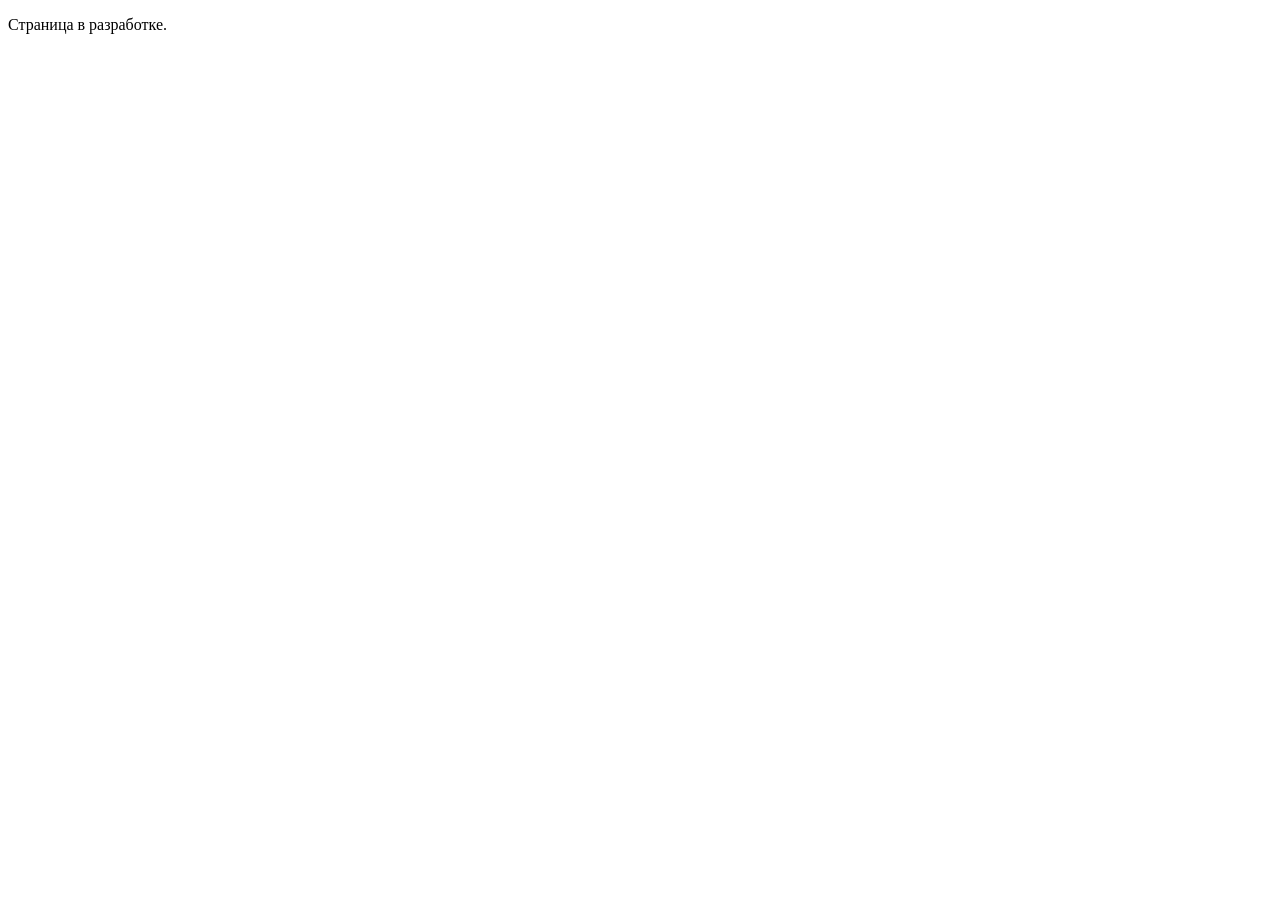
==== menus.html @ f32071ac "index.html + script.js v0.1" ====
<!DOCTYPE html>
<html lang="ru">
<head>
<meta charset="UTF-8">
<meta name="viewport" content="width=device-width, initial-scale=1.0">
<title>Меню — Восток 24</title>
<link rel="stylesheet" href="menus.css">
</head>
<body>

<p>Страница в разработке.</p>

<script src="menus.js"></script>
</body>
</html>
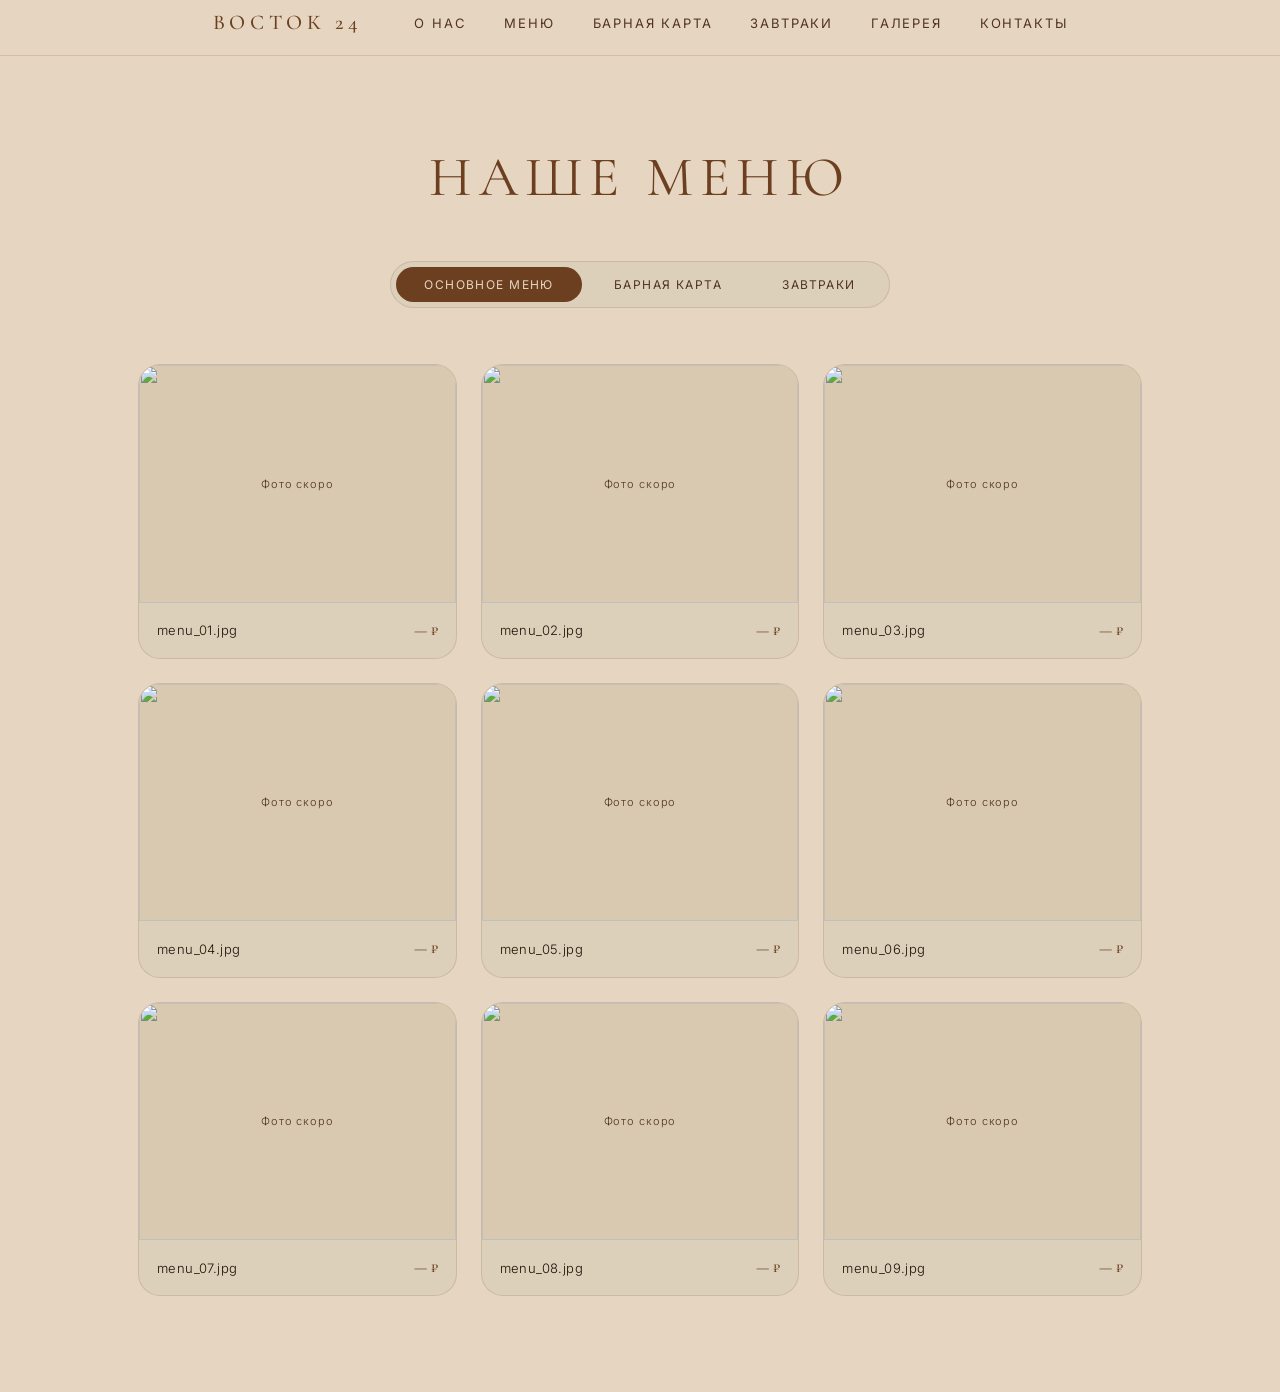
==== commit 0ef76090: "1 version" ====
--- a/menus.html
+++ b/menus.html
@@ -1,15 +1,88 @@
 <!DOCTYPE html>
 <html lang="ru">
 <head>
-<meta charset="UTF-8">
-<meta name="viewport" content="width=device-width, initial-scale=1.0">
-<title>Меню — Восток 24</title>
-<link rel="stylesheet" href="menus.css">
+  <meta charset="UTF-8" />
+  <meta name="viewport" content="width=device-width, initial-scale=1.0" />
+  <title>Меню — Восток 24</title>
+  <link rel="preconnect" href="https://fonts.googleapis.com" />
+  <link rel="preconnect" href="https://fonts.gstatic.com" crossorigin />
+  <link href="https://fonts.googleapis.com/css2?family=Cormorant+Garamond:ital,wght@0,300;0,400;0,500;1,300&family=Inter:wght@300;400;500&display=swap" rel="stylesheet" />
+  <link rel="stylesheet" href="style.css" />
+  <link rel="stylesheet" href="menus.css" />
 </head>
-<body>
+<body class="menus-page">
 
-<p>Страница в разработке.</p>
+  <!-- NAVBAR -->
+  <nav class="navbar navbar--always" id="navbar">
+    <a href="index.html" class="navbar__logo">ВОСТОК 24</a>
+    <ul class="navbar__links">
+      <li><a href="index.html#about">О нас</a></li>
+      <li><a href="index.html#menu">Меню</a></li>
+      <li><a href="index.html#bar">Барная карта</a></li>
+      <li><a href="index.html#breakfast">Завтраки</a></li>
+      <li><a href="index.html#gallery">Галерея</a></li>
+      <li><a href="index.html#contacts">Контакты</a></li>
+    </ul>
+  </nav>
 
-<script src="menus.js"></script>
+  <div class="menus-wrap">
+    <header class="menus-header">
+      <h1 class="menus-header__title">Наше меню</h1>
+      <div class="menus-tabs" id="menusTabs">
+        <button class="menus-tab" data-tab="main">Основное меню</button>
+        <button class="menus-tab" data-tab="bar">Барная карта</button>
+        <button class="menus-tab" data-tab="breakfast">Завтраки</button>
+      </div>
+    </header>
+
+    <!-- MAIN MENU -->
+    <section class="menus-section" id="tab-main">
+      <div class="menus-grid">
+        <!-- Заполни когда будут реальные блюда -->
+        <div class="menu-item"><div class="menu-item__img"><img src="data/menu_01.jpg" alt="" onerror="this.parentElement.classList.add('no-img')" /></div><div class="menu-item__info"><span class="menu-item__name">menu_01.jpg</span><span class="menu-item__price">— ₽</span></div></div>
+        <div class="menu-item"><div class="menu-item__img"><img src="data/menu_02.jpg" alt="" onerror="this.parentElement.classList.add('no-img')" /></div><div class="menu-item__info"><span class="menu-item__name">menu_02.jpg</span><span class="menu-item__price">— ₽</span></div></div>
+        <div class="menu-item"><div class="menu-item__img"><img src="data/menu_03.jpg" alt="" onerror="this.parentElement.classList.add('no-img')" /></div><div class="menu-item__info"><span class="menu-item__name">menu_03.jpg</span><span class="menu-item__price">— ₽</span></div></div>
+        <div class="menu-item"><div class="menu-item__img"><img src="data/menu_04.jpg" alt="" onerror="this.parentElement.classList.add('no-img')" /></div><div class="menu-item__info"><span class="menu-item__name">menu_04.jpg</span><span class="menu-item__price">— ₽</span></div></div>
+        <div class="menu-item"><div class="menu-item__img"><img src="data/menu_05.jpg" alt="" onerror="this.parentElement.classList.add('no-img')" /></div><div class="menu-item__info"><span class="menu-item__name">menu_05.jpg</span><span class="menu-item__price">— ₽</span></div></div>
+        <div class="menu-item"><div class="menu-item__img"><img src="data/menu_06.jpg" alt="" onerror="this.parentElement.classList.add('no-img')" /></div><div class="menu-item__info"><span class="menu-item__name">menu_06.jpg</span><span class="menu-item__price">— ₽</span></div></div>
+        <div class="menu-item"><div class="menu-item__img"><img src="data/menu_07.jpg" alt="" onerror="this.parentElement.classList.add('no-img')" /></div><div class="menu-item__info"><span class="menu-item__name">menu_07.jpg</span><span class="menu-item__price">— ₽</span></div></div>
+        <div class="menu-item"><div class="menu-item__img"><img src="data/menu_08.jpg" alt="" onerror="this.parentElement.classList.add('no-img')" /></div><div class="menu-item__info"><span class="menu-item__name">menu_08.jpg</span><span class="menu-item__price">— ₽</span></div></div>
+        <div class="menu-item"><div class="menu-item__img"><img src="data/menu_09.jpg" alt="" onerror="this.parentElement.classList.add('no-img')" /></div><div class="menu-item__info"><span class="menu-item__name">menu_09.jpg</span><span class="menu-item__price">— ₽</span></div></div>
+      </div>
+    </section>
+
+    <!-- BAR -->
+    <section class="menus-section" id="tab-bar">
+      <div class="menus-grid">
+        <div class="menu-item"><div class="menu-item__img"><img src="data/bar_01.jpg" alt="" onerror="this.parentElement.classList.add('no-img')" /></div><div class="menu-item__info"><span class="menu-item__name">bar_01.jpg</span><span class="menu-item__price">— ₽</span></div></div>
+        <div class="menu-item"><div class="menu-item__img"><img src="data/bar_02.jpg" alt="" onerror="this.parentElement.classList.add('no-img')" /></div><div class="menu-item__info"><span class="menu-item__name">bar_02.jpg</span><span class="menu-item__price">— ₽</span></div></div>
+        <div class="menu-item"><div class="menu-item__img"><img src="data/bar_03.jpg" alt="" onerror="this.parentElement.classList.add('no-img')" /></div><div class="menu-item__info"><span class="menu-item__name">bar_03.jpg</span><span class="menu-item__price">— ₽</span></div></div>
+        <div class="menu-item"><div class="menu-item__img"><img src="data/bar_04.jpg" alt="" onerror="this.parentElement.classList.add('no-img')" /></div><div class="menu-item__info"><span class="menu-item__name">bar_04.jpg</span><span class="menu-item__price">— ₽</span></div></div>
+        <div class="menu-item"><div class="menu-item__img"><img src="data/bar_05.jpg" alt="" onerror="this.parentElement.classList.add('no-img')" /></div><div class="menu-item__info"><span class="menu-item__name">bar_05.jpg</span><span class="menu-item__price">— ₽</span></div></div>
+        <div class="menu-item"><div class="menu-item__img"><img src="data/bar_06.jpg" alt="" onerror="this.parentElement.classList.add('no-img')" /></div><div class="menu-item__info"><span class="menu-item__name">bar_06.jpg</span><span class="menu-item__price">— ₽</span></div></div>
+      </div>
+    </section>
+
+    <!-- BREAKFAST -->
+    <section class="menus-section" id="tab-breakfast">
+      <div class="menus-grid">
+        <div class="menu-item"><div class="menu-item__img"><img src="data/break_01.jpg" alt="" onerror="this.parentElement.classList.add('no-img')" /></div><div class="menu-item__info"><span class="menu-item__name">break_01.jpg</span><span class="menu-item__price">— ₽</span></div></div>
+        <div class="menu-item"><div class="menu-item__img"><img src="data/break_02.jpg" alt="" onerror="this.parentElement.classList.add('no-img')" /></div><div class="menu-item__info"><span class="menu-item__name">break_02.jpg</span><span class="menu-item__price">— ₽</span></div></div>
+        <div class="menu-item"><div class="menu-item__img"><img src="data/break_03.jpg" alt="" onerror="this.parentElement.classList.add('no-img')" /></div><div class="menu-item__info"><span class="menu-item__name">break_03.jpg</span><span class="menu-item__price">— ₽</span></div></div>
+        <div class="menu-item"><div class="menu-item__img"><img src="data/break_04.jpg" alt="" onerror="this.parentElement.classList.add('no-img')" /></div><div class="menu-item__info"><span class="menu-item__name">break_04.jpg</span><span class="menu-item__price">— ₽</span></div></div>
+        <div class="menu-item"><div class="menu-item__img"><img src="data/break_05.jpg" alt="" onerror="this.parentElement.classList.add('no-img')" /></div><div class="menu-item__info"><span class="menu-item__name">break_05.jpg</span><span class="menu-item__price">— ₽</span></div></div>
+        <div class="menu-item"><div class="menu-item__img"><img src="data/break_06.jpg" alt="" onerror="this.parentElement.classList.add('no-img')" /></div><div class="menu-item__info"><span class="menu-item__name">break_06.jpg</span><span class="menu-item__price">— ₽</span></div></div>
+      </div>
+    </section>
+  </div>
+
+  <!-- LIGHTBOX -->
+  <div class="lightbox" id="lightbox">
+    <button class="lightbox__close" id="lightboxClose" aria-label="Закрыть">✕</button>
+    <div class="lightbox__backdrop" id="lightboxBackdrop"></div>
+    <img class="lightbox__img" id="lightboxImg" src="" alt="Фото" />
+  </div>
+
+  <script src="menus.js"></script>
 </body>
 </html>
--- a/style.css
+++ b/style.css
@@ -0,0 +1,766 @@
+/* ============================================================
+   ВОСТОК 24 — style.css
+   ============================================================ */
+
+/* ---------- TOKENS ---------- */
+:root {
+  --bg:           #E6D5C0;
+  --bg-alt:       #D9C9B0;
+  --bg-dark:      #C8B49A;
+  --surface:      #DDD0BA;
+  --surface-dark: #CFC0A6;
+  --accent:       #6B3F20;
+  --accent-warm:  #8C5530;
+  --accent-light: #A86D45;
+  --text:         #1E1208;
+  --text-soft:    #503420;
+  --text-mid:     #7A5030;
+  --border:       rgba(107,63,32,0.16);
+  --border-dark:  rgba(107,63,32,0.28);
+  --footer-bg:    #241508;
+  --footer-bg2:   #180E04;
+  --footer-text:  #C8B49A;
+  --footer-soft:  #7A6050;
+  --nav-h:        66px;
+  --radius:       14px;
+  --radius-lg:    22px;
+  --transition:   0.35s cubic-bezier(.4,0,.2,1);
+  --max-w:        1320px;
+  --side-pad:     72px;
+}
+
+/* ---------- RESET & BASE ---------- */
+*, *::before, *::after { box-sizing: border-box; margin: 0; padding: 0; }
+html { scroll-behavior: smooth; }
+body {
+  font-family: 'Inter', sans-serif;
+  font-weight: 300;
+  font-size: 17px;
+  line-height: 1.7;
+  color: var(--text);
+  background: var(--bg);
+  overflow-x: hidden;
+}
+a { color: inherit; text-decoration: none; }
+img { display: block; width: 100%; height: 100%; object-fit: cover; }
+
+/* ---------- NAVBAR ---------- */
+.navbar {
+  position: fixed;
+  top: 0; left: 0; right: 0;
+  height: var(--nav-h);
+  display: flex;
+  align-items: center;
+  justify-content: center;
+  gap: 52px;
+  padding: 0 var(--side-pad);
+  background: rgba(230,213,192,0.9);
+  -webkit-backdrop-filter: blur(18px);
+  backdrop-filter: blur(18px);
+  border-bottom: 1px solid var(--border);
+  z-index: 100;
+  opacity: 0;
+  transform: translateY(-10px);
+  pointer-events: none;
+  transition: opacity 0.5s ease, transform 0.5s ease;
+}
+.navbar.visible { opacity: 1; transform: translateY(0); pointer-events: all; }
+
+.navbar__logo {
+  font-family: 'Cormorant Garamond', serif;
+  font-size: 21px;
+  font-weight: 500;
+  letter-spacing: 0.22em;
+  color: var(--accent);
+  cursor: pointer;
+  flex-shrink: 0;
+  transition: color var(--transition);
+}
+.navbar__logo:hover { color: var(--accent-warm); }
+
+.navbar__links { list-style: none; display: flex; gap: 38px; }
+.navbar__links a {
+  font-size: 13px;
+  font-weight: 400;
+  letter-spacing: 0.14em;
+  text-transform: uppercase;
+  color: var(--text-soft);
+  position: relative;
+  padding-bottom: 3px;
+  transition: color var(--transition);
+}
+.navbar__links a::after {
+  content: '';
+  position: absolute;
+  bottom: 0; left: 0;
+  width: 0; height: 1px;
+  background: var(--accent);
+  transition: width var(--transition);
+}
+.navbar__links a:hover,
+.navbar__links a.active { color: var(--accent); }
+.navbar__links a:hover::after,
+.navbar__links a.active::after { width: 100%; }
+
+/* ---------- HERO ---------- */
+.hero {
+  position: relative;
+  width: 100%;
+  height: 100vh;
+  display: flex;
+  overflow: hidden;
+}
+
+.hero__image-wrap {
+  width: 52%;
+  height: 100%;
+  overflow: hidden;
+  clip-path: inset(0 100% 0 0);
+  animation: heroSlide 1.1s cubic-bezier(.65,0,.35,1) 0.2s forwards;
+}
+@keyframes heroSlide { to { clip-path: inset(0 0% 0 0); } }
+
+.hero__image-wrap img {
+  width: 100%; height: 110%;
+  object-fit: cover;
+  transform: scale(1.05) translateY(0);
+  animation: heroZoomOut 1.6s cubic-bezier(.65,0,.35,1) 0.2s forwards;
+  will-change: transform;
+}
+@keyframes heroZoomOut { to { transform: scale(1) translateY(0); } }
+
+.hero__content {
+  width: 48%;
+  display: flex;
+  flex-direction: column;
+  align-items: center;
+  justify-content: center;
+  padding: 0 72px;
+  opacity: 0;
+  animation: heroFade 0.9s ease 0.9s forwards;
+  position: relative;
+  z-index: 2;
+}
+@keyframes heroFade { to { opacity: 1; } }
+
+.hero__subtitle {
+  font-family: 'Cormorant Garamond', serif;
+  font-size: 30px;
+  font-weight: 700;
+  letter-spacing: 0.27em;
+  text-transform: uppercase;
+  color: var(--text-mid);
+  margin-bottom: 75px;
+}
+
+.hero__title {
+  font-family: 'Cormorant Garamond', serif;
+  font-weight: 300;
+  letter-spacing: 0.05em;
+  color: var(--accent);
+  text-align: center;
+  display: flex;
+  flex-direction: column;
+  align-items: center;
+  line-height: 0.88;
+}
+.hero__vostok {
+  font-size: clamp(64px, 8.5vw, 112px);
+}
+.hero__num {
+  font-size: clamp(80px, 10.5vw, 138px);
+}
+
+/* нижний градиент-переход героя в фон страницы */
+.hero__fade-bottom {
+  position: absolute;
+  bottom: 0; left: 0; right: 0;
+  height: 220px;
+  background: linear-gradient(to bottom, transparent 0%, var(--bg) 100%);
+  pointer-events: none;
+  z-index: 3;
+}
+
+/* затемнение при скролле */
+.hero::after {
+  content: '';
+  position: absolute;
+  inset: 0;
+  background: rgba(20,10,4,0);
+  pointer-events: none;
+  z-index: 1;
+  transition: background 0.1s linear;
+}
+.hero.scrolled-10::after  { background: rgba(20,10,4,0.08); }
+.hero.scrolled-25::after  { background: rgba(20,10,4,0.2); }
+.hero.scrolled-50::after  { background: rgba(20,10,4,0.38); }
+.hero.scrolled-75::after  { background: rgba(20,10,4,0.55); }
+
+.hero__arrow {
+  position: absolute;
+  bottom: 52px; left: 50%;
+  transform: translateX(-50%);
+  background: none;
+  border: 1px solid rgba(107,63,32,0.35);
+  border-radius: 50%;
+  width: 52px; height: 52px;
+  display: flex; align-items: center; justify-content: center;
+  color: var(--accent);
+  cursor: pointer;
+  opacity: 0;
+  z-index: 4;
+  animation: heroFade 0.6s ease 1.4s forwards;
+  transition: background var(--transition), border-color var(--transition), transform var(--transition);
+}
+.hero__arrow:hover {
+  background: rgba(107,63,32,0.1);
+  border-color: var(--accent);
+  transform: translateX(-50%) translateY(5px);
+}
+.hero__arrow svg { animation: arrowBounce 2.2s ease-in-out 2s infinite; }
+@keyframes arrowBounce {
+  0%, 100% { transform: translateY(0); }
+  50%       { transform: translateY(6px); }
+}
+
+/* ---------- SECTION DIVIDER ---------- */
+.section-divider {
+  width: calc(100% - var(--side-pad) * 2);
+  margin: 0 auto;
+  height: 1px;
+  background: linear-gradient(to right, transparent, var(--border-dark), transparent);
+}
+
+/* ---------- SECTIONS ---------- */
+.section { padding: 88px var(--side-pad); }
+.food-section--alt { background: var(--bg-alt); }
+
+.section__title {
+  font-family: 'Cormorant Garamond', serif;
+  font-size: clamp(38px, 3.8vw, 56px);
+  font-weight: 400;
+  letter-spacing: 0.13em;
+  text-transform: uppercase;
+  color: var(--accent);
+  text-align: center;
+  margin-bottom: 14px;
+  opacity: 0;
+  transform: translateY(18px);
+  transition: opacity 0.6s ease, transform 0.6s ease;
+}
+.section__title.visible { opacity: 1; transform: translateY(0); }
+
+.section__sub {
+  font-size: 16px;
+  color: var(--text-soft);
+  text-align: center;
+  margin-bottom: 60px;
+  letter-spacing: 0.03em;
+}
+
+/* ---------- ABOUT ---------- */
+.about__inner { max-width: var(--max-w); margin: 0 auto; }
+
+.about__layout {
+  display: grid;
+  grid-template-columns: 1fr 1.1fr;
+  gap: 64px;
+  align-items: start;
+  margin-bottom: 72px;
+}
+
+.about__info { display: flex; flex-direction: column; }
+
+.about__item {
+  display: flex;
+  flex-direction: column;
+  gap: 6px;
+  padding: 24px 0;
+  border-bottom: 1px solid var(--border);
+  opacity: 0;
+  transform: translateX(-32px);
+  transition: opacity 0.55s ease var(--delay, 0s), transform 0.55s ease var(--delay, 0s);
+}
+.about__item.visible { opacity: 1; transform: translateX(0); }
+
+.about__label {
+  font-size: 11px;
+  font-weight: 500;
+  letter-spacing: 0.2em;
+  text-transform: uppercase;
+  color: var(--accent-light);
+}
+.about__item p { font-size: 18px; color: var(--text); line-height: 1.55; }
+
+/* SLIDER */
+.about__slider {
+  position: relative;
+  border-radius: var(--radius-lg);
+  overflow: hidden;
+  aspect-ratio: 4/3;
+  background: var(--surface-dark);
+  box-shadow: 0 20px 60px rgba(30,18,8,0.18);
+}
+
+.slider__track { position: relative; width: 100%; height: 100%; }
+
+.slider__slide {
+  position: absolute;
+  inset: 0;
+  opacity: 0;
+  transition: opacity 0.75s ease;
+}
+.slider__slide.active { opacity: 1; }
+.slider__slide img { width: 100%; height: 100%; object-fit: cover; }
+
+/* placeholder when no image */
+.slider__slide img[src*="about_"] { background: var(--surface-dark); }
+
+.slider__dots {
+  position: absolute;
+  bottom: 18px; left: 50%;
+  transform: translateX(-50%);
+  display: flex; gap: 8px;
+  z-index: 5;
+}
+.slider__dot {
+  width: 8px; height: 8px;
+  border-radius: 50%;
+  border: none;
+  background: rgba(230,213,192,0.45);
+  cursor: pointer;
+  transition: background 0.3s ease, transform 0.3s ease;
+  padding: 0;
+}
+.slider__dot.active {
+  background: var(--bg);
+  transform: scale(1.3);
+}
+
+.slider__arrow {
+  position: absolute;
+  top: 50%; transform: translateY(-50%);
+  z-index: 5;
+  background: rgba(36,21,8,0.38);
+  border: 1px solid rgba(230,213,192,0.2);
+  border-radius: 50%;
+  width: 40px; height: 40px;
+  display: flex; align-items: center; justify-content: center;
+  color: var(--footer-text);
+  cursor: pointer;
+  transition: background var(--transition);
+}
+.slider__arrow:hover { background: rgba(36,21,8,0.6); }
+.slider__arrow--prev { left: 14px; }
+.slider__arrow--next { right: 14px; }
+
+/* QUOTE */
+.about__quote {
+  font-family: 'Cormorant Garamond', serif;
+  font-size: clamp(20px, 2.2vw, 28px);
+  font-weight: 300;
+  font-style: italic;
+  color: var(--text-soft);
+  text-align: center;
+  line-height: 1.65;
+  padding: 56px 72px;
+  border-top: 1px solid var(--border);
+  border-bottom: 1px solid var(--border);
+  margin-bottom: 64px;
+  position: relative;
+  transition: color var(--transition);
+}
+.about__quote::before {
+  content: '';
+  position: absolute;
+  left: 0; top: 15%; bottom: 15%;
+  width: 3px;
+  background: linear-gradient(to bottom, transparent, var(--accent), transparent);
+  transform: scaleY(0);
+  transform-origin: top;
+  transition: transform 0.45s ease;
+}
+.about__quote:hover { color: var(--text); }
+.about__quote:hover::before { transform: scaleY(1); }
+
+/* HALL CARDS */
+.halls {
+  display: grid;
+  grid-template-columns: repeat(3, 1fr);
+  gap: 24px;
+}
+
+.hall-card {
+  background: var(--surface);
+  border: 1px solid var(--border);
+  border-radius: var(--radius-lg);
+  padding: 36px 32px;
+  display: flex;
+  flex-direction: column;
+  gap: 14px;
+  transition: transform var(--transition), box-shadow var(--transition), border-color var(--transition);
+}
+.hall-card:hover {
+  transform: translateY(-5px);
+  box-shadow: 0 16px 44px rgba(30,18,8,0.12);
+  border-color: var(--border-dark);
+}
+.hall-card__icon { font-size: 28px; line-height: 1; }
+.hall-card__title {
+  font-family: 'Cormorant Garamond', serif;
+  font-size: 22px;
+  font-weight: 500;
+  letter-spacing: 0.06em;
+  color: var(--accent);
+}
+.hall-card p { font-size: 16px; color: var(--text-soft); line-height: 1.65; }
+
+/* ---------- FOOD GRID ---------- */
+.food-section__inner { max-width: var(--max-w); margin: 0 auto; }
+
+.food-grid { display: flex; flex-direction: column; gap: 28px; }
+
+.food-row {
+  display: grid;
+  grid-template-columns: repeat(3, 1fr);
+  gap: 26px;
+}
+.food-row--hidden { display: none; }
+.food-row--entering {
+  display: grid;
+  animation: rowIn 0.42s ease forwards;
+}
+@keyframes rowIn {
+  from { opacity: 0; transform: translateY(16px); }
+  to   { opacity: 1; transform: translateY(0); }
+}
+
+/* card reveal */
+.card-reveal {
+  opacity: 0;
+  transform: translateY(22px);
+  transition: opacity 0.5s ease var(--card-delay, 0s), transform 0.5s ease var(--card-delay, 0s);
+}
+.card-reveal.visible { opacity: 1; transform: translateY(0); }
+
+.food-card {
+  cursor: pointer;
+  border-radius: var(--radius);
+  overflow: hidden;
+  background: var(--surface);
+  border: 1px solid var(--border);
+  transition: transform var(--transition), box-shadow var(--transition);
+}
+.food-card:hover {
+  transform: translateY(-6px);
+  box-shadow: 0 18px 44px rgba(30,18,8,0.15);
+}
+
+.food-card__img-wrap {
+  width: 100%;
+  aspect-ratio: 3/2;
+  overflow: hidden;
+  background: var(--bg-alt);
+  position: relative;
+}
+.food-card__img-wrap img {
+  width: 100%; height: 100%;
+  object-fit: cover;
+  transition: transform 0.55s ease;
+}
+.food-card:hover .food-card__img-wrap img { transform: scale(1.07); }
+.food-card__img-wrap.no-img::after {
+  content: 'Фото скоро';
+  position: absolute; inset: 0;
+  display: flex; align-items: center; justify-content: center;
+  font-size: 12px; color: var(--text-mid); letter-spacing: 0.08em;
+}
+.food-card__name {
+  font-size: 13px;
+  color: var(--text-soft);
+  text-align: center;
+  padding: 14px 16px;
+  letter-spacing: 0.05em;
+}
+
+/* ---------- TOGGLE BUTTONS ---------- */
+.toggle-btns {
+  display: flex;
+  justify-content: center;
+  gap: 12px;
+  margin-top: 40px;
+}
+.toggle-btn {
+  font-family: 'Inter', sans-serif;
+  font-size: 12px; font-weight: 400;
+  letter-spacing: 0.16em;
+  text-transform: uppercase;
+  color: var(--accent);
+  background: none;
+  border: 1px solid var(--border-dark);
+  border-radius: 30px;
+  padding: 10px 30px;
+  cursor: pointer;
+  transition: background var(--transition), color var(--transition), border-color var(--transition);
+}
+.toggle-btn:hover { background: var(--accent); color: var(--bg); border-color: var(--accent); }
+.toggle-btn--hide { display: none; }
+
+/* ---------- MENU LINKS SECTION ---------- */
+.menu-links-section {
+  background: linear-gradient(135deg, var(--accent) 0%, #4A2510 100%);
+  padding: 76px var(--side-pad);
+}
+.menu-links__inner { max-width: 800px; margin: 0 auto; text-align: center; }
+.menu-links__lead {
+  font-family: 'Cormorant Garamond', serif;
+  font-size: clamp(20px, 2.4vw, 28px);
+  font-weight: 300; font-style: italic;
+  color: rgba(230,213,192,0.9);
+  margin-bottom: 40px; letter-spacing: 0.04em;
+}
+.menu-links__btns { display: flex; justify-content: center; gap: 16px; flex-wrap: wrap; }
+.menu-link-btn {
+  font-family: 'Inter', sans-serif;
+  font-size: 13px; font-weight: 400;
+  letter-spacing: 0.16em; text-transform: uppercase;
+  color: var(--accent);
+  background: var(--bg);
+  border-radius: 34px;
+  padding: 14px 38px;
+  transition: background var(--transition), transform var(--transition);
+}
+.menu-link-btn:hover { background: var(--bg-alt); transform: translateY(-2px); }
+
+/* ---------- GALLERY ---------- */
+.gallery-section__inner { max-width: var(--max-w); margin: 0 auto; }
+.gallery-grid { display: flex; flex-direction: column; gap: 18px; }
+.gallery-row {
+  display: grid;
+  grid-template-columns: 2fr 1fr 1fr 2fr;
+  grid-template-rows: 320px;
+  gap: 18px;
+}
+.gallery-row--hidden { display: none; }
+.gallery-row--entering { animation: rowIn 0.42s ease forwards; }
+
+.gallery-item {
+  position: relative;
+  border-radius: var(--radius);
+  overflow: hidden;
+  cursor: pointer;
+  background: var(--surface-dark);
+}
+.gallery-item img { width: 100%; height: 100%; object-fit: cover; transition: transform 0.55s ease; }
+.gallery-item:hover img { transform: scale(1.06); }
+.gallery-item__label {
+  position: absolute; bottom: 0; left: 0; right: 0;
+  background: rgba(20,10,4,0.52);
+  color: rgba(230,213,192,0.9);
+  font-size: 11px; letter-spacing: 0.08em;
+  text-align: center; padding: 8px;
+  opacity: 0; transition: opacity 0.3s ease;
+}
+.gallery-item:hover .gallery-item__label { opacity: 1; }
+
+/* ---------- FOOTER / CONTACTS ---------- */
+.site-footer { background: var(--footer-bg); }
+
+.footer__contacts { padding: 92px var(--side-pad) 76px; }
+.footer__contacts-inner { max-width: var(--max-w); margin: 0 auto; }
+
+.footer__title {
+  font-family: 'Cormorant Garamond', serif;
+  font-size: clamp(36px, 3.6vw, 54px);
+  font-weight: 400; letter-spacing: 0.13em; text-transform: uppercase;
+  color: var(--footer-text);
+  margin-bottom: 60px; text-align: center;
+}
+
+.footer__grid {
+  display: grid;
+  grid-template-columns: 1fr 1fr 1.5fr;
+  gap: 52px;
+  align-items: start;
+}
+.footer__col { display: flex; flex-direction: column; gap: 36px; }
+
+.footer__info-block { display: flex; flex-direction: column; gap: 8px; }
+.footer__info-label {
+  font-size: 11px; font-weight: 500;
+  letter-spacing: 0.2em; text-transform: uppercase;
+  color: var(--footer-soft);
+}
+.footer__info-block p { font-size: 18px; color: var(--footer-text); line-height: 1.55; }
+
+.footer__phone {
+  font-family: 'Cormorant Garamond', serif;
+  font-size: 32px; font-weight: 400;
+  color: var(--footer-text); letter-spacing: 0.04em;
+  transition: color var(--transition);
+}
+.footer__phone:hover { color: #fff; }
+
+.footer__note { font-size: 14px; color: var(--footer-soft); margin-top: 4px; }
+
+.footer__vk-btn {
+  display: inline-flex; align-items: center; gap: 10px;
+  font-size: 14px; font-weight: 400; letter-spacing: 0.08em;
+  color: var(--footer-text);
+  background: rgba(255,255,255,0.06);
+  border: 1px solid rgba(200,180,154,0.15);
+  border-radius: 40px; padding: 12px 26px;
+  transition: background var(--transition), color var(--transition);
+  width: fit-content;
+}
+.footer__vk-btn:hover { background: rgba(255,255,255,0.13); color: #fff; }
+
+.footer__nav {
+  display: flex; flex-direction: column; gap: 12px;
+  border-top: 1px solid rgba(200,180,154,0.1);
+  padding-top: 28px;
+}
+.footer__nav a {
+  font-size: 13px; letter-spacing: 0.12em; text-transform: uppercase;
+  color: var(--footer-soft);
+  transition: color var(--transition);
+}
+.footer__nav a:hover { color: var(--footer-text); }
+
+.footer__map-wrap {
+  border-radius: var(--radius-lg); overflow: hidden;
+  height: 300px;
+  border: 1px solid rgba(200,180,154,0.1);
+}
+.footer__map-wrap iframe {
+  width: 100%; height: 100%;
+  border: none; display: block;
+  filter: sepia(22%) saturate(0.65) brightness(0.8);
+}
+
+.footer__bottom {
+  padding: 22px var(--side-pad);
+  text-align: center;
+  font-size: 13px; color: var(--footer-soft); letter-spacing: 0.05em;
+  border-top: 1px solid rgba(200,180,154,0.1);
+  background: var(--footer-bg2);
+}
+
+/* ---------- КНОПКА НАВЕРХ ---------- */
+.back-to-top {
+  position: fixed; bottom: 36px; right: 36px;
+  width: 50px; height: 50px;
+  border-radius: 50%;
+  background: var(--accent);
+  border: none; color: var(--bg);
+  cursor: pointer;
+  display: flex; align-items: center; justify-content: center;
+  opacity: 0; transform: translateY(14px);
+  pointer-events: none;
+  transition: opacity 0.3s ease, transform 0.3s ease, background var(--transition);
+  z-index: 90;
+  box-shadow: 0 6px 24px rgba(107,63,32,0.35);
+}
+.back-to-top.visible { opacity: 1; transform: translateY(0); pointer-events: all; }
+.back-to-top:hover { background: var(--accent-warm); }
+
+/* ---------- LIGHTBOX ---------- */
+.lightbox {
+  position: fixed; inset: 0; z-index: 500;
+  display: flex; align-items: center; justify-content: center;
+  opacity: 0; pointer-events: none;
+  transition: opacity 0.3s ease;
+}
+.lightbox.open { opacity: 1; pointer-events: all; }
+.lightbox__backdrop {
+  position: absolute; inset: 0;
+  background: rgba(20,10,4,0.88);
+  -webkit-backdrop-filter: blur(8px);
+  backdrop-filter: blur(8px);
+}
+.lightbox__img {
+  position: relative; z-index: 1;
+  max-width: 88vw; max-height: 88vh;
+  object-fit: contain;
+  border-radius: var(--radius-lg);
+  box-shadow: 0 32px 80px rgba(0,0,0,0.5);
+  transform: scale(0.94); transition: transform 0.3s ease;
+}
+.lightbox.open .lightbox__img { transform: scale(1); }
+.lightbox__close {
+  position: absolute; top: 24px; right: 28px; z-index: 2;
+  background: rgba(230,213,192,0.1);
+  border: 1px solid rgba(230,213,192,0.2);
+  color: var(--bg); font-size: 18px;
+  width: 44px; height: 44px;
+  border-radius: 50%; cursor: pointer;
+  display: flex; align-items: center; justify-content: center;
+  transition: background var(--transition);
+}
+.lightbox__close:hover { background: rgba(230,213,192,0.22); }
+
+/* ---------- RESPONSIVE ---------- */
+@media (max-width: 1200px) {
+  :root { --side-pad: 44px; }
+  .about__layout { gap: 44px; }
+  .footer__grid { grid-template-columns: 1fr 1fr; }
+  .footer__map-wrap { grid-column: 1 / -1; height: 260px; }
+}
+@media (max-width: 900px) {
+  :root { --side-pad: 24px; --nav-h: 58px; }
+  .navbar { gap: 24px; }
+  .navbar__links { gap: 18px; }
+  .navbar__links a { font-size: 11px; }
+  .section { padding: 68px var(--side-pad); }
+  .about__layout { grid-template-columns: 1fr; }
+  .about__slider { aspect-ratio: 16/9; }
+  .halls { grid-template-columns: 1fr; gap: 16px; }
+  .food-row { grid-template-columns: 1fr 1fr; gap: 16px; }
+  .gallery-row { grid-template-columns: 1fr 1fr; grid-template-rows: 220px 220px; }
+  .footer__grid { grid-template-columns: 1fr; }
+  .hero__vostok { font-size: 56px; }
+  .hero__num { font-size: 70px; }
+  .hero__content { padding: 0 36px; }
+}
+@media (max-width: 600px) {
+  .hero { flex-direction: column; }
+  .hero__image-wrap { width: 100%; height: 52vh; }
+  .hero__content { width: 100%; height: 48vh; padding: 0 20px; }
+  .hero__vostok { font-size: 48px; }
+  .hero__num { font-size: 60px; }
+  .navbar { justify-content: space-between; }
+  .navbar__links { display: none; }
+  .food-row { grid-template-columns: 1fr; }
+  .gallery-row { grid-template-columns: 1fr; grid-template-rows: auto; }
+  .gallery-item { height: 200px; }
+  .menu-links__btns { flex-direction: column; align-items: center; }
+  .about__quote { padding: 40px 24px; }
+  .footer__phone { font-size: 26px; }
+}
+
+/* ============================================================
+   ЗАДЕРЖКИ АНИМАЦИЙ — вынесено из инлайн-стилей
+   ============================================================ */
+
+/* About: строки информации */
+.about__info .about__item:nth-child(1) { transition-delay: 0.05s; }
+.about__info .about__item:nth-child(2) { transition-delay: 0.15s; }
+.about__info .about__item:nth-child(3) { transition-delay: 0.25s; }
+.about__info .about__item:nth-child(4) { transition-delay: 0.35s; }
+.about__info .about__item:nth-child(5) { transition-delay: 0.45s; }
+
+/* About: карточки залов */
+.halls .hall-card:nth-child(1) { transition-delay: 0s; }
+.halls .hall-card:nth-child(2) { transition-delay: 0.12s; }
+.halls .hall-card:nth-child(3) { transition-delay: 0.24s; }
+
+/* Food cards: внутри каждого ряда */
+.food-row .food-card:nth-child(1) { transition-delay: 0s; }
+.food-row .food-card:nth-child(2) { transition-delay: 0.08s; }
+.food-row .food-card:nth-child(3) { transition-delay: 0.16s; }
+
+/* Gallery: первый ряд */
+.gallery-row .gallery-item:nth-child(1) { transition-delay: 0s; }
+.gallery-row .gallery-item:nth-child(2) { transition-delay: 0.07s; }
+.gallery-row .gallery-item:nth-child(3) { transition-delay: 0.14s; }
+.gallery-row .gallery-item:nth-child(4) { transition-delay: 0.21s; }
--- a/menus.css
+++ b/menus.css
@@ -0,0 +1,168 @@
+/* ============================================================
+   ВОСТОК 24 — menus.css
+   ============================================================ */
+
+.menus-page {
+  padding-top: var(--nav-h);
+}
+
+/* always-visible navbar on menus page */
+.navbar--always {
+  opacity: 1 !important;
+  pointer-events: all !important;
+}
+
+.menus-wrap {
+  max-width: 1100px;
+  margin: 0 auto;
+  padding: 64px 48px 96px;
+}
+
+/* ── Header ── */
+.menus-header {
+  text-align: center;
+  margin-bottom: 56px;
+}
+
+.menus-header__title {
+  font-family: 'Cormorant Garamond', serif;
+  font-size: clamp(36px, 5vw, 56px);
+  font-weight: 400;
+  letter-spacing: 0.12em;
+  text-transform: uppercase;
+  color: var(--accent);
+  margin-bottom: 36px;
+}
+
+/* ── Tabs ── */
+.menus-tabs {
+  display: inline-flex;
+  gap: 4px;
+  background: var(--surface);
+  border-radius: 40px;
+  padding: 5px;
+  border: 1px solid var(--border);
+}
+
+.menus-tab {
+  font-family: 'Inter', sans-serif;
+  font-size: 12px;
+  font-weight: 400;
+  letter-spacing: 0.12em;
+  text-transform: uppercase;
+  color: var(--text-soft);
+  background: none;
+  border: none;
+  border-radius: 32px;
+  padding: 10px 28px;
+  cursor: pointer;
+  transition: background var(--transition), color var(--transition);
+}
+
+.menus-tab.active {
+  background: var(--accent);
+  color: var(--bg);
+}
+
+.menus-tab:not(.active):hover {
+  color: var(--accent);
+}
+
+/* ── Sections ── */
+.menus-section {
+  display: none;
+  animation: tabFadeIn 0.35s ease forwards;
+}
+
+.menus-section.active {
+  display: block;
+}
+
+@keyframes tabFadeIn {
+  from { opacity: 0; transform: translateY(8px); }
+  to   { opacity: 1; transform: translateY(0); }
+}
+
+/* ── Grid ── */
+.menus-grid {
+  display: grid;
+  grid-template-columns: repeat(3, 1fr);
+  gap: 24px;
+}
+
+.menu-item {
+  background: var(--surface);
+  border-radius: var(--radius-lg);
+  overflow: hidden;
+  border: 1px solid var(--border);
+  cursor: pointer;
+  transition: transform var(--transition), box-shadow var(--transition);
+}
+
+.menu-item:hover {
+  transform: translateY(-4px);
+  box-shadow: 0 12px 32px rgba(46,33,24,0.1);
+}
+
+.menu-item__img {
+  aspect-ratio: 4/3;
+  background: var(--bg-alt);
+  overflow: hidden;
+  position: relative;
+}
+
+.menu-item__img img {
+  width: 100%;
+  height: 100%;
+  object-fit: cover;
+  transition: transform 0.5s ease;
+}
+
+.menu-item:hover .menu-item__img img {
+  transform: scale(1.06);
+}
+
+.menu-item__img.no-img::after {
+  content: 'Фото скоро';
+  position: absolute;
+  inset: 0;
+  display: flex;
+  align-items: center;
+  justify-content: center;
+  font-size: 11px;
+  color: var(--text-soft);
+  letter-spacing: 0.08em;
+}
+
+.menu-item__info {
+  display: flex;
+  justify-content: space-between;
+  align-items: center;
+  padding: 14px 18px;
+  gap: 8px;
+}
+
+.menu-item__name {
+  font-size: 13px;
+  color: var(--text);
+  letter-spacing: 0.03em;
+}
+
+.menu-item__price {
+  font-family: 'Cormorant Garamond', serif;
+  font-size: 16px;
+  font-weight: 500;
+  color: var(--accent);
+  white-space: nowrap;
+}
+
+/* ── Responsive ── */
+@media (max-width: 900px) {
+  .menus-wrap { padding: 48px 20px 72px; }
+  .menus-grid { grid-template-columns: repeat(2, 1fr); gap: 16px; }
+}
+
+@media (max-width: 540px) {
+  .menus-grid { grid-template-columns: 1fr; }
+  .menus-tab { padding: 9px 16px; font-size: 11px; }
+}
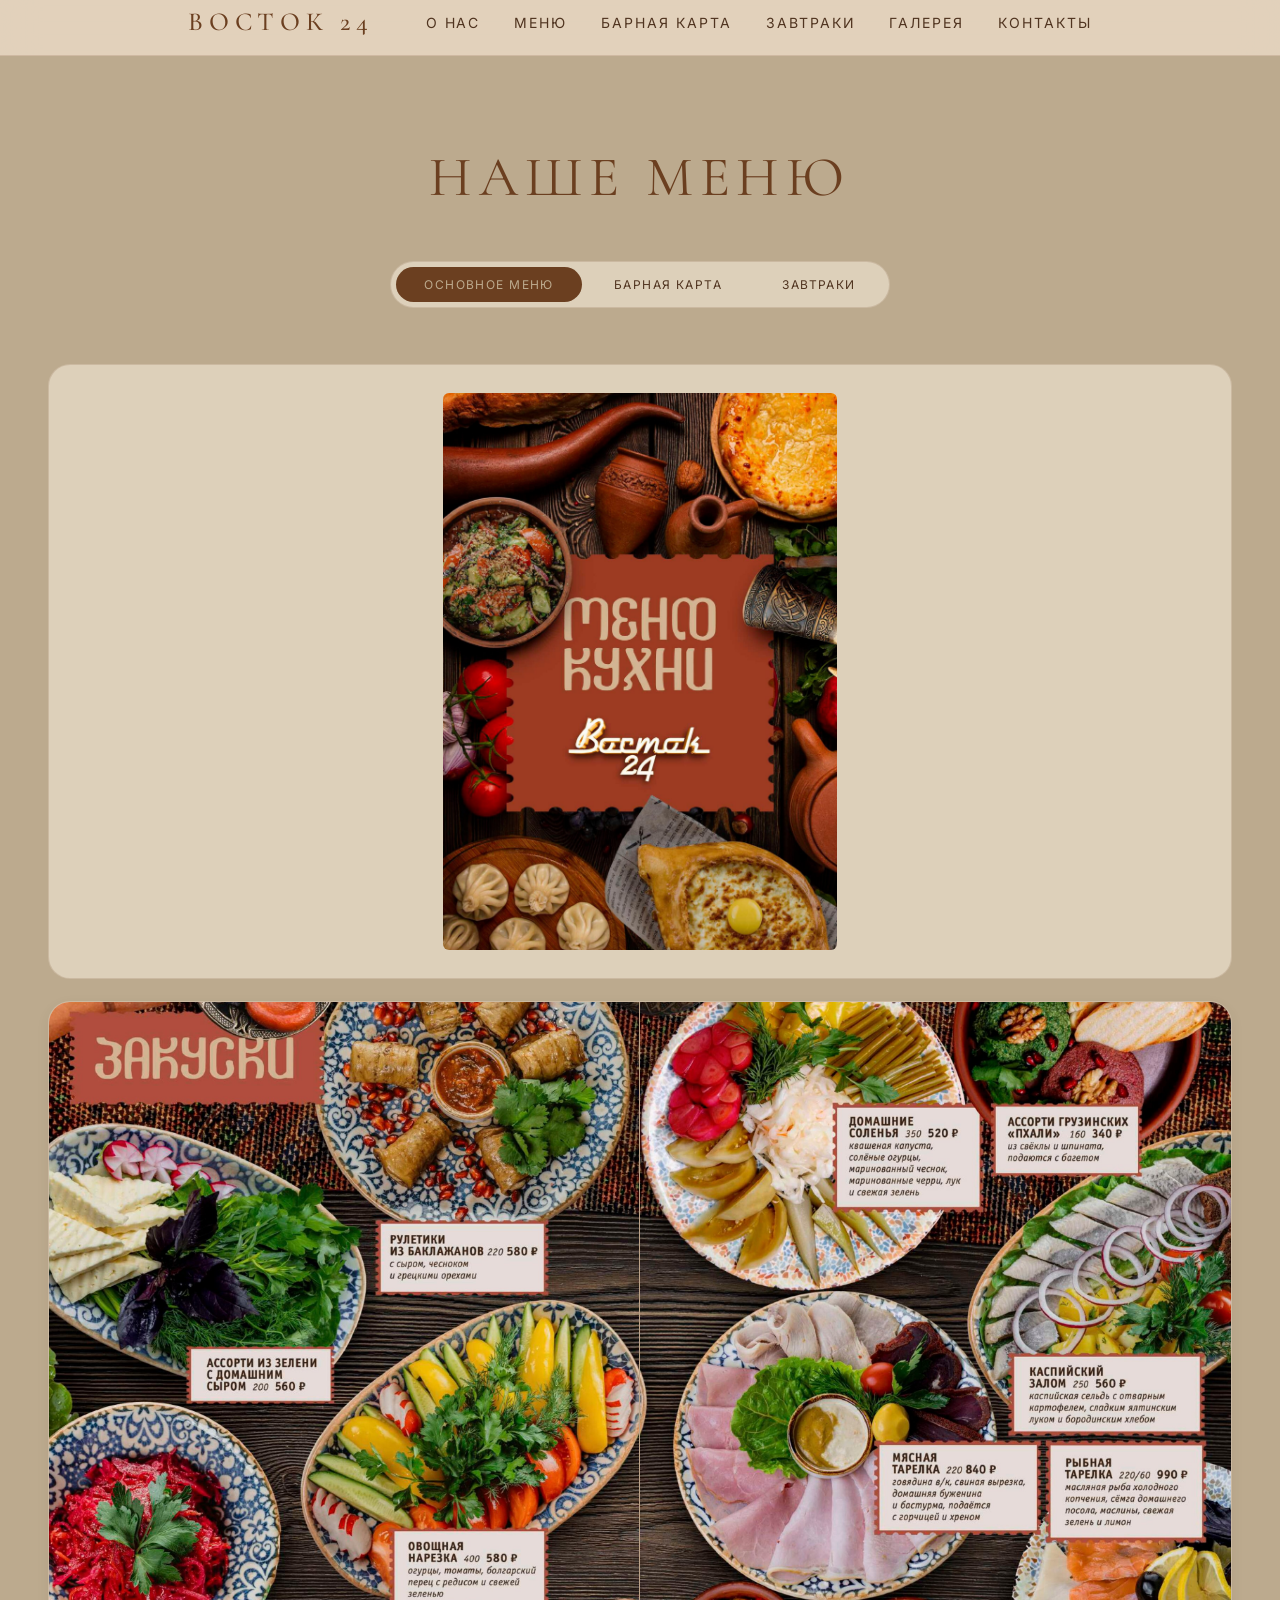
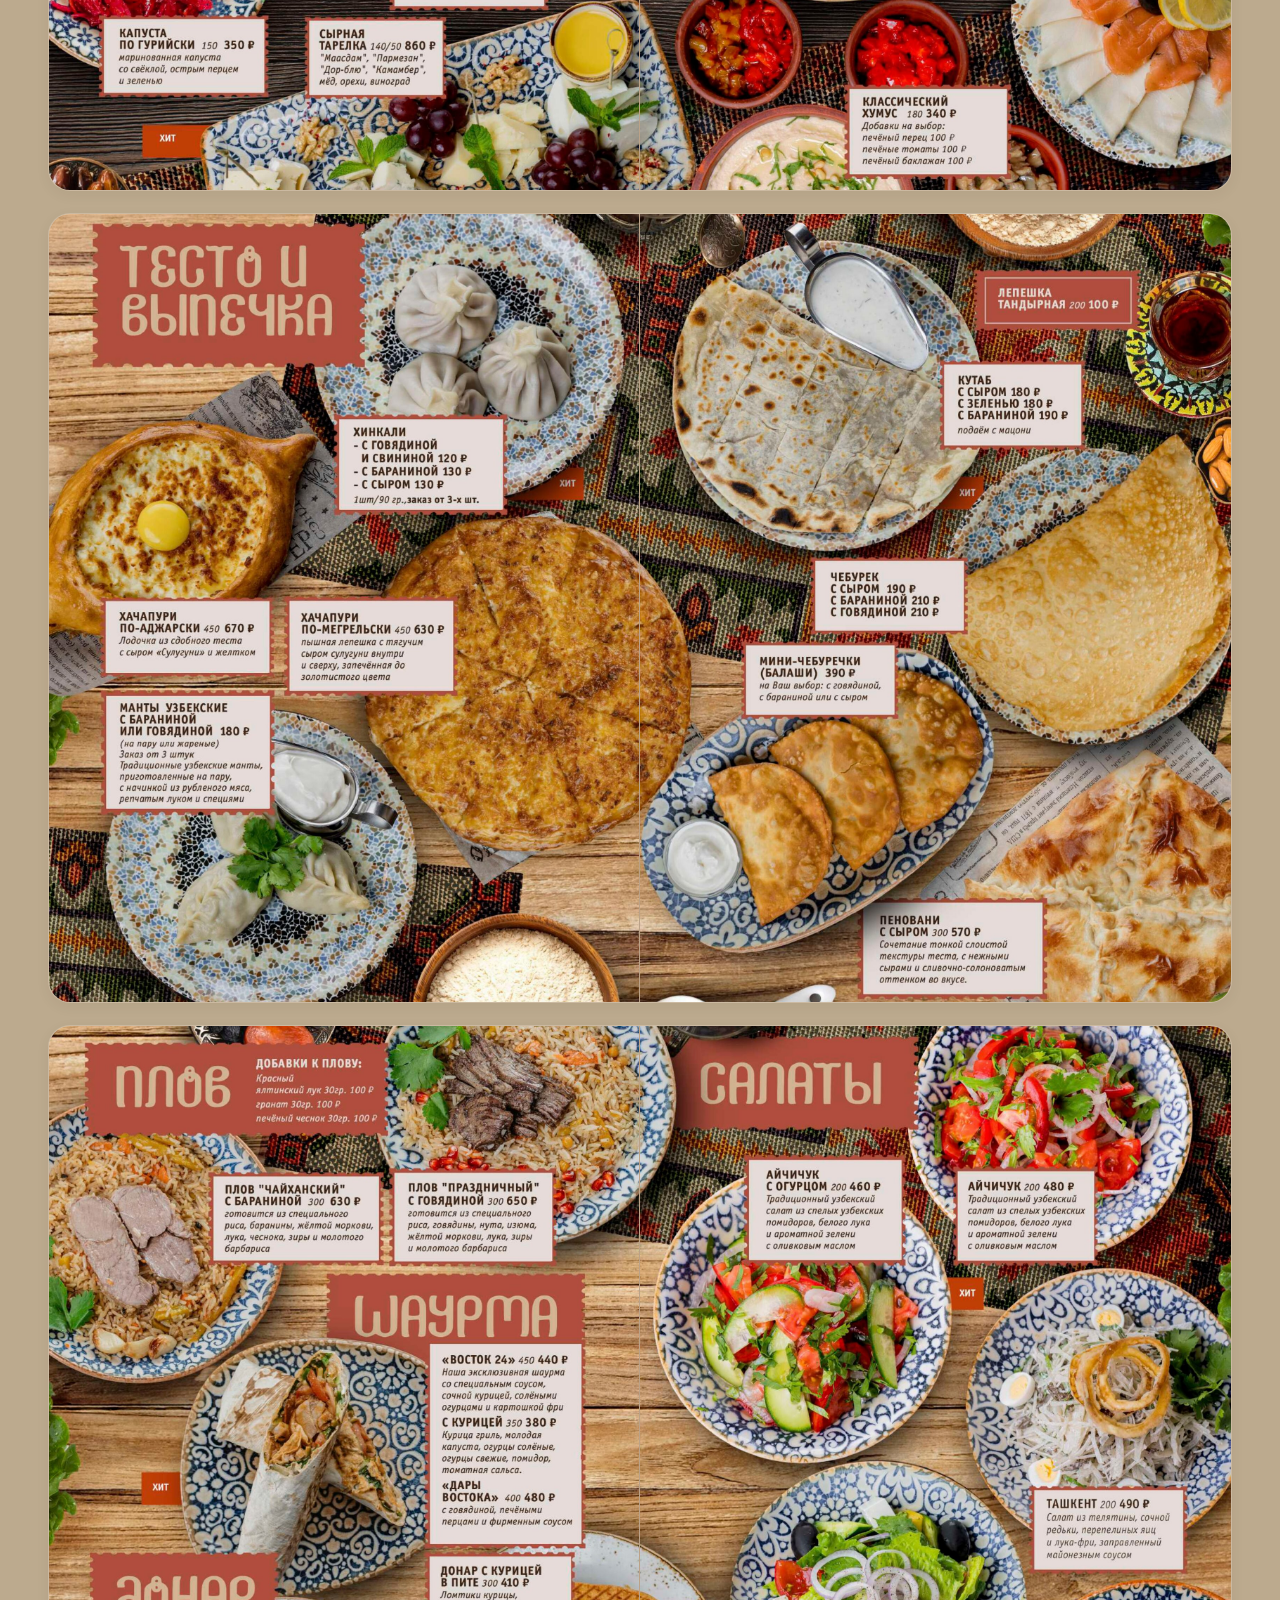
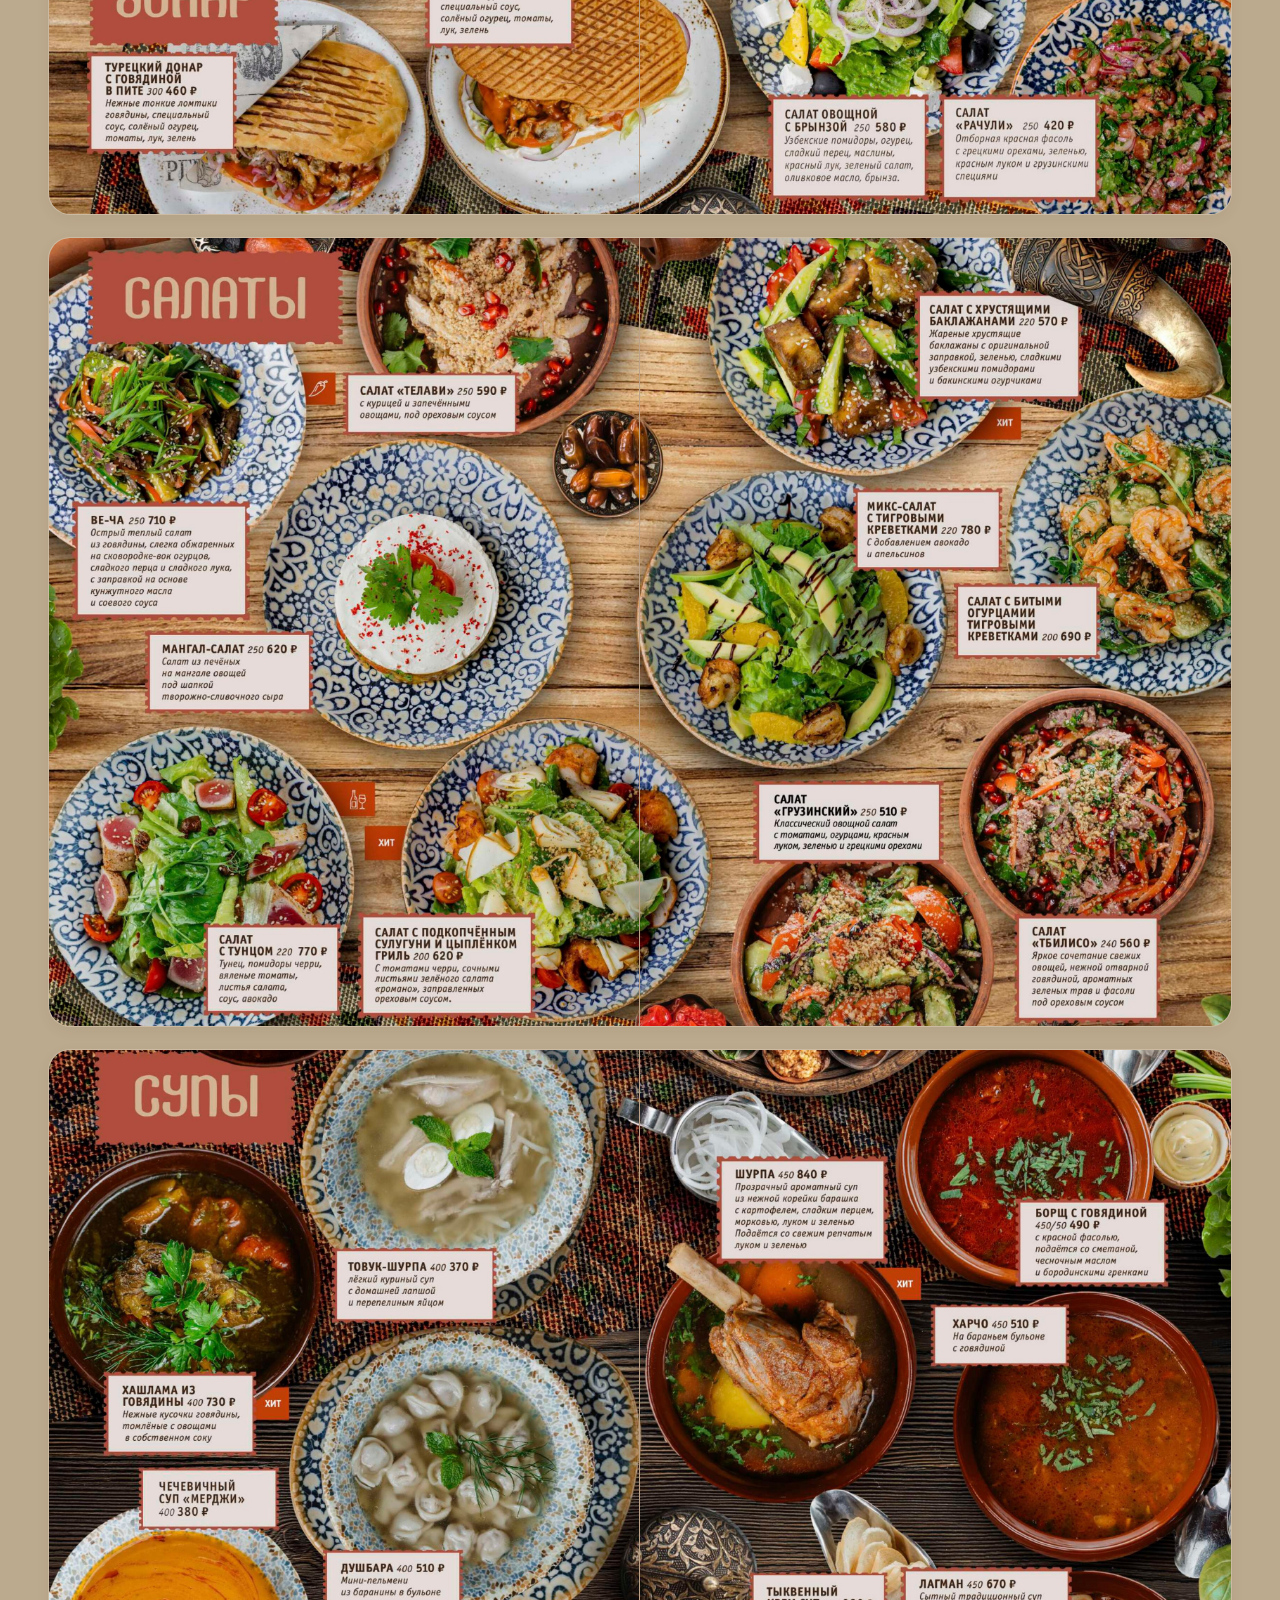
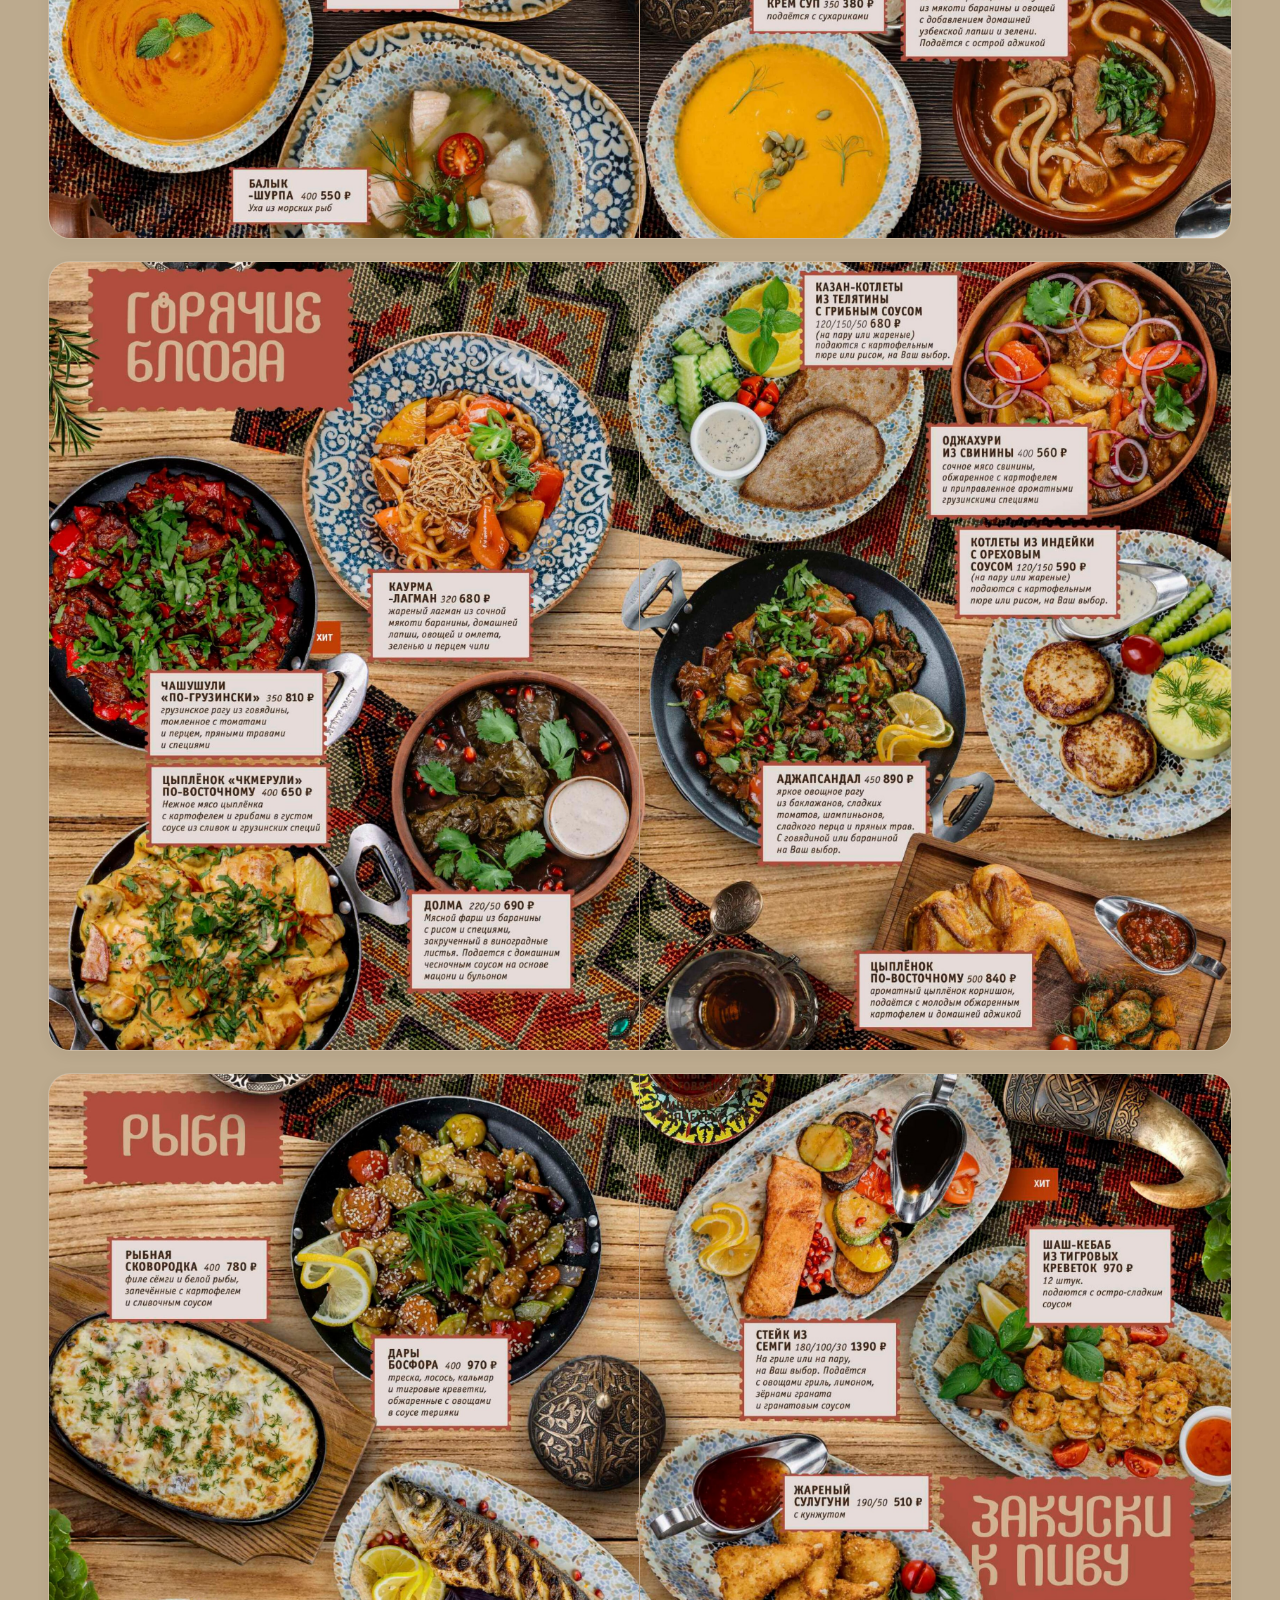
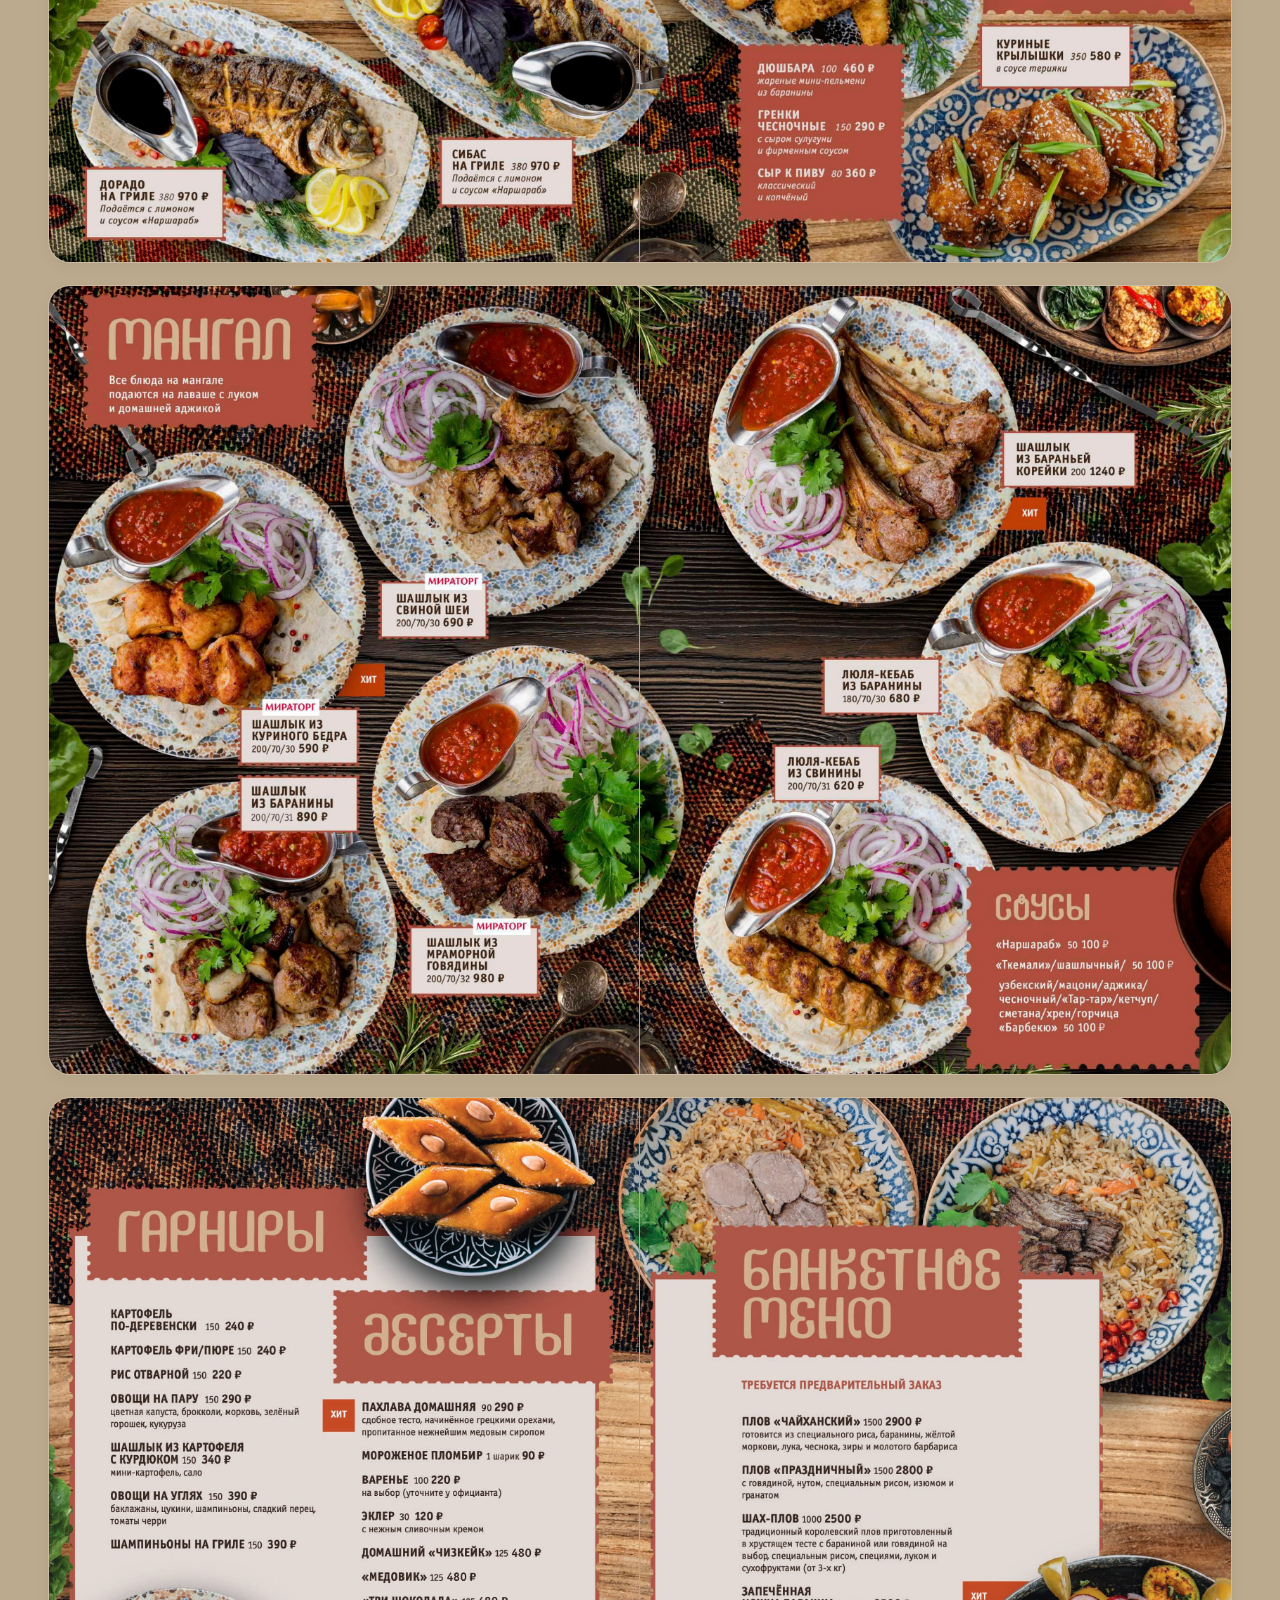
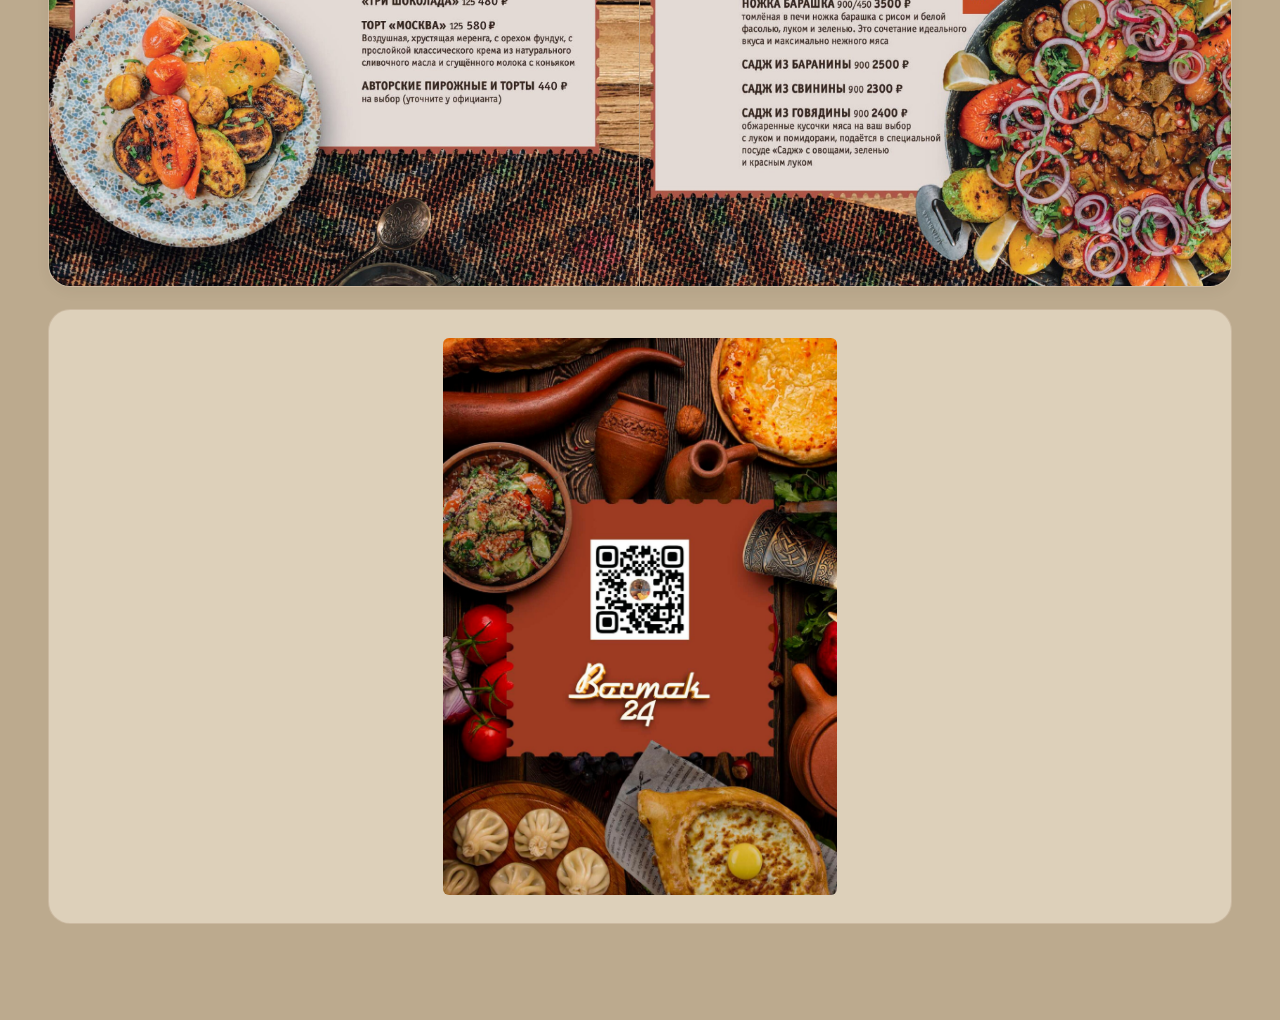
==== commit 01d0b6d0: "сделано предварительное меню" ====
--- a/menus.html
+++ b/menus.html
@@ -37,41 +37,72 @@
 
     <!-- MAIN MENU -->
     <section class="menus-section" id="tab-main">
-      <div class="menus-grid">
-        <!-- Заполни когда будут реальные блюда -->
-        <div class="menu-item"><div class="menu-item__img"><img src="data/menu_01.jpg" alt="" onerror="this.parentElement.classList.add('no-img')" /></div><div class="menu-item__info"><span class="menu-item__name">menu_01.jpg</span><span class="menu-item__price">— ₽</span></div></div>
-        <div class="menu-item"><div class="menu-item__img"><img src="data/menu_02.jpg" alt="" onerror="this.parentElement.classList.add('no-img')" /></div><div class="menu-item__info"><span class="menu-item__name">menu_02.jpg</span><span class="menu-item__price">— ₽</span></div></div>
-        <div class="menu-item"><div class="menu-item__img"><img src="data/menu_03.jpg" alt="" onerror="this.parentElement.classList.add('no-img')" /></div><div class="menu-item__info"><span class="menu-item__name">menu_03.jpg</span><span class="menu-item__price">— ₽</span></div></div>
-        <div class="menu-item"><div class="menu-item__img"><img src="data/menu_04.jpg" alt="" onerror="this.parentElement.classList.add('no-img')" /></div><div class="menu-item__info"><span class="menu-item__name">menu_04.jpg</span><span class="menu-item__price">— ₽</span></div></div>
-        <div class="menu-item"><div class="menu-item__img"><img src="data/menu_05.jpg" alt="" onerror="this.parentElement.classList.add('no-img')" /></div><div class="menu-item__info"><span class="menu-item__name">menu_05.jpg</span><span class="menu-item__price">— ₽</span></div></div>
-        <div class="menu-item"><div class="menu-item__img"><img src="data/menu_06.jpg" alt="" onerror="this.parentElement.classList.add('no-img')" /></div><div class="menu-item__info"><span class="menu-item__name">menu_06.jpg</span><span class="menu-item__price">— ₽</span></div></div>
-        <div class="menu-item"><div class="menu-item__img"><img src="data/menu_07.jpg" alt="" onerror="this.parentElement.classList.add('no-img')" /></div><div class="menu-item__info"><span class="menu-item__name">menu_07.jpg</span><span class="menu-item__price">— ₽</span></div></div>
-        <div class="menu-item"><div class="menu-item__img"><img src="data/menu_08.jpg" alt="" onerror="this.parentElement.classList.add('no-img')" /></div><div class="menu-item__info"><span class="menu-item__name">menu_08.jpg</span><span class="menu-item__price">— ₽</span></div></div>
-        <div class="menu-item"><div class="menu-item__img"><img src="data/menu_09.jpg" alt="" onerror="this.parentElement.classList.add('no-img')" /></div><div class="menu-item__info"><span class="menu-item__name">menu_09.jpg</span><span class="menu-item__price">— ₽</span></div></div>
+      <div class="menu-spreads">
+        <div class="menu-cover"><img src="data/main-menu/pg1.jpg" alt="" onerror="this.parentElement.classList.add('no-img')" /></div>
+        <div class="menu-spread">
+          <div class="menu-spread__half"><img src="data/main-menu/pg2.jpg" alt="" onerror="this.parentElement.classList.add('no-img')" /></div>
+          <div class="menu-spread__half"><img src="data/main-menu/pg3.jpg" alt="" onerror="this.parentElement.classList.add('no-img')" /></div>
+        </div>
+        <div class="menu-spread">
+          <div class="menu-spread__half"><img src="data/main-menu/pg4.jpg" alt="" onerror="this.parentElement.classList.add('no-img')" /></div>
+          <div class="menu-spread__half"><img src="data/main-menu/pg5.jpg" alt="" onerror="this.parentElement.classList.add('no-img')" /></div>
+        </div>
+        <div class="menu-spread">
+          <div class="menu-spread__half"><img src="data/main-menu/pg6.jpg" alt="" onerror="this.parentElement.classList.add('no-img')" /></div>
+          <div class="menu-spread__half"><img src="data/main-menu/pg7.jpg" alt="" onerror="this.parentElement.classList.add('no-img')" /></div>
+        </div>
+        <div class="menu-spread">
+          <div class="menu-spread__half"><img src="data/main-menu/pg8.jpg" alt="" onerror="this.parentElement.classList.add('no-img')" /></div>
+          <div class="menu-spread__half"><img src="data/main-menu/pg9.jpg" alt="" onerror="this.parentElement.classList.add('no-img')" /></div>
+        </div>
+        <div class="menu-spread">
+          <div class="menu-spread__half"><img src="data/main-menu/pg10.jpg" alt="" onerror="this.parentElement.classList.add('no-img')" /></div>
+          <div class="menu-spread__half"><img src="data/main-menu/pg11.jpg" alt="" onerror="this.parentElement.classList.add('no-img')" /></div>
+        </div>
+        <div class="menu-spread">
+          <div class="menu-spread__half"><img src="data/main-menu/pg12.jpg" alt="" onerror="this.parentElement.classList.add('no-img')" /></div>
+          <div class="menu-spread__half"><img src="data/main-menu/pg13.jpg" alt="" onerror="this.parentElement.classList.add('no-img')" /></div>
+        </div>
+        <div class="menu-spread">
+          <div class="menu-spread__half"><img src="data/main-menu/pg14.jpg" alt="" onerror="this.parentElement.classList.add('no-img')" /></div>
+          <div class="menu-spread__half"><img src="data/main-menu/pg15.jpg" alt="" onerror="this.parentElement.classList.add('no-img')" /></div>
+        </div>
+        <div class="menu-spread">
+          <div class="menu-spread__half"><img src="data/main-menu/pg16.jpg" alt="" onerror="this.parentElement.classList.add('no-img')" /></div>
+          <div class="menu-spread__half"><img src="data/main-menu/pg17.jpg" alt="" onerror="this.parentElement.classList.add('no-img')" /></div>
+        </div>
+        <div class="menu-spread">
+          <div class="menu-spread__half"><img src="data/main-menu/pg18.jpg" alt="" onerror="this.parentElement.classList.add('no-img')" /></div>
+          <div class="menu-spread__half"><img src="data/main-menu/pg19.jpg" alt="" onerror="this.parentElement.classList.add('no-img')" /></div>
+        </div>
+        <div class="menu-cover menu-cover--closing"><img src="data/main-menu/pg20.jpg" alt="" onerror="this.parentElement.classList.add('no-img')" /></div>
       </div>
     </section>
 
     <!-- BAR -->
     <section class="menus-section" id="tab-bar">
-      <div class="menus-grid">
-        <div class="menu-item"><div class="menu-item__img"><img src="data/bar_01.jpg" alt="" onerror="this.parentElement.classList.add('no-img')" /></div><div class="menu-item__info"><span class="menu-item__name">bar_01.jpg</span><span class="menu-item__price">— ₽</span></div></div>
-        <div class="menu-item"><div class="menu-item__img"><img src="data/bar_02.jpg" alt="" onerror="this.parentElement.classList.add('no-img')" /></div><div class="menu-item__info"><span class="menu-item__name">bar_02.jpg</span><span class="menu-item__price">— ₽</span></div></div>
-        <div class="menu-item"><div class="menu-item__img"><img src="data/bar_03.jpg" alt="" onerror="this.parentElement.classList.add('no-img')" /></div><div class="menu-item__info"><span class="menu-item__name">bar_03.jpg</span><span class="menu-item__price">— ₽</span></div></div>
-        <div class="menu-item"><div class="menu-item__img"><img src="data/bar_04.jpg" alt="" onerror="this.parentElement.classList.add('no-img')" /></div><div class="menu-item__info"><span class="menu-item__name">bar_04.jpg</span><span class="menu-item__price">— ₽</span></div></div>
-        <div class="menu-item"><div class="menu-item__img"><img src="data/bar_05.jpg" alt="" onerror="this.parentElement.classList.add('no-img')" /></div><div class="menu-item__info"><span class="menu-item__name">bar_05.jpg</span><span class="menu-item__price">— ₽</span></div></div>
-        <div class="menu-item"><div class="menu-item__img"><img src="data/bar_06.jpg" alt="" onerror="this.parentElement.classList.add('no-img')" /></div><div class="menu-item__info"><span class="menu-item__name">bar_06.jpg</span><span class="menu-item__price">— ₽</span></div></div>
+      <div class="menu-spreads">
+        <div class="menu-cover"><img src="data/main-bar/pg1.jpg" alt="" onerror="this.parentElement.classList.add('no-img')" /></div>
+        <div class="menu-spread">
+          <div class="menu-spread__half"><img src="data/main-bar/pg2.jpg" alt="" onerror="this.parentElement.classList.add('no-img')" /></div>
+          <div class="menu-spread__half"><img src="data/main-bar/pg3.jpg" alt="" onerror="this.parentElement.classList.add('no-img')" /></div>
+        </div>
+        <div class="menu-spread">
+          <div class="menu-spread__half"><img src="data/main-bar/pg4.jpg" alt="" onerror="this.parentElement.classList.add('no-img')" /></div>
+          <div class="menu-spread__half"><img src="data/main-bar/pg5.jpg" alt="" onerror="this.parentElement.classList.add('no-img')" /></div>
+        </div>
+        <div class="menu-spread">
+          <div class="menu-spread__half"><img src="data/main-bar/pg6.jpg" alt="" onerror="this.parentElement.classList.add('no-img')" /></div>
+          <div class="menu-spread__half"><img src="data/main-bar/pg7.jpg" alt="" onerror="this.parentElement.classList.add('no-img')" /></div>
+        </div>
+        <div class="menu-single"><img src="data/main-bar/pg8.jpg" alt="" onerror="this.parentElement.classList.add('no-img')" /></div>
       </div>
     </section>
 
     <!-- BREAKFAST -->
     <section class="menus-section" id="tab-breakfast">
-      <div class="menus-grid">
-        <div class="menu-item"><div class="menu-item__img"><img src="data/break_01.jpg" alt="" onerror="this.parentElement.classList.add('no-img')" /></div><div class="menu-item__info"><span class="menu-item__name">break_01.jpg</span><span class="menu-item__price">— ₽</span></div></div>
-        <div class="menu-item"><div class="menu-item__img"><img src="data/break_02.jpg" alt="" onerror="this.parentElement.classList.add('no-img')" /></div><div class="menu-item__info"><span class="menu-item__name">break_02.jpg</span><span class="menu-item__price">— ₽</span></div></div>
-        <div class="menu-item"><div class="menu-item__img"><img src="data/break_03.jpg" alt="" onerror="this.parentElement.classList.add('no-img')" /></div><div class="menu-item__info"><span class="menu-item__name">break_03.jpg</span><span class="menu-item__price">— ₽</span></div></div>
-        <div class="menu-item"><div class="menu-item__img"><img src="data/break_04.jpg" alt="" onerror="this.parentElement.classList.add('no-img')" /></div><div class="menu-item__info"><span class="menu-item__name">break_04.jpg</span><span class="menu-item__price">— ₽</span></div></div>
-        <div class="menu-item"><div class="menu-item__img"><img src="data/break_05.jpg" alt="" onerror="this.parentElement.classList.add('no-img')" /></div><div class="menu-item__info"><span class="menu-item__name">break_05.jpg</span><span class="menu-item__price">— ₽</span></div></div>
-        <div class="menu-item"><div class="menu-item__img"><img src="data/break_06.jpg" alt="" onerror="this.parentElement.classList.add('no-img')" /></div><div class="menu-item__info"><span class="menu-item__name">break_06.jpg</span><span class="menu-item__price">— ₽</span></div></div>
+      <div class="menu-spreads">
+        <div class="menu-single"><img src="data/main-zavtrak/pg1.jpg" alt="" onerror="this.parentElement.classList.add('no-img')" /></div>
       </div>
     </section>
   </div>
@@ -79,8 +110,10 @@
   <!-- LIGHTBOX -->
   <div class="lightbox" id="lightbox">
     <button class="lightbox__close" id="lightboxClose" aria-label="Закрыть">✕</button>
+    <button class="lightbox__nav lightbox__nav--prev" id="lightboxPrev" aria-label="Предыдущая страница">‹</button>
+    <button class="lightbox__nav lightbox__nav--next" id="lightboxNext" aria-label="Следующая страница">›</button>
     <div class="lightbox__backdrop" id="lightboxBackdrop"></div>
-    <img class="lightbox__img" id="lightboxImg" src="" alt="Фото" />
+    <img class="lightbox__img" id="lightboxImg" src="" alt="Страница меню" />
   </div>
 
   <script src="menus.js"></script>
--- a/style.css
+++ b/style.css
@@ -1,10 +1,6 @@
-/* ============================================================
-   ВОСТОК 24 — style.css
-   ============================================================ */
-
 /* ---------- TOKENS ---------- */
 :root {
-  --bg:           #E6D5C0;
+  --bg:           #BCAA8E; /*dcc4a6*/
   --bg-alt:       #D9C9B0;
   --bg-dark:      #C8B49A;
   --surface:      #DDD0BA;
@@ -25,17 +21,17 @@
   --radius:       14px;
   --radius-lg:    22px;
   --transition:   0.35s cubic-bezier(.4,0,.2,1);
-  --max-w:        1320px;
-  --side-pad:     72px;
+  --max-w:        1480px;
+  --side-pad:     54px;
 }
 
 /* ---------- RESET & BASE ---------- */
 *, *::before, *::after { box-sizing: border-box; margin: 0; padding: 0; }
-html { scroll-behavior: smooth; }
+html { scroll-behavior: smooth; scroll-padding-top: 120px; }
 body {
   font-family: 'Inter', sans-serif;
   font-weight: 300;
-  font-size: 17px;
+  font-size: 15px;
   line-height: 1.7;
   color: var(--text);
   background: var(--bg);
@@ -68,7 +64,7 @@
 
 .navbar__logo {
   font-family: 'Cormorant Garamond', serif;
-  font-size: 21px;
+  font-size: 26px;
   font-weight: 500;
   letter-spacing: 0.22em;
   color: var(--accent);
@@ -78,9 +74,9 @@
 }
 .navbar__logo:hover { color: var(--accent-warm); }
 
-.navbar__links { list-style: none; display: flex; gap: 38px; }
+.navbar__links { list-style: none; display: flex; gap: 34px; }
 .navbar__links a {
-  font-size: 13px;
+  font-size: 14px;
   font-weight: 400;
   letter-spacing: 0.14em;
   text-transform: uppercase;
@@ -145,7 +141,7 @@
 
 .hero__subtitle {
   font-family: 'Cormorant Garamond', serif;
-  font-size: 30px;
+  font-size: 28px;
   font-weight: 700;
   letter-spacing: 0.27em;
   text-transform: uppercase;
@@ -231,9 +227,9 @@
   background: linear-gradient(to right, transparent, var(--border-dark), transparent);
 }
 
-/* ---------- SECTIONS ---------- */
+/* ---------- SECTIONS ---------- (барная карта) */
 .section { padding: 88px var(--side-pad); }
-.food-section--alt { background: var(--bg-alt); }
+.food-section--alt { background: #e5dcc7c4; } /*f2ede0 , e5dcc7*/
 
 .section__title {
   font-family: 'Cormorant Garamond', serif;
@@ -251,31 +247,44 @@
 .section__title.visible { opacity: 1; transform: translateY(0); }
 
 .section__sub {
-  font-size: 16px;
+  font-size: 24px;
   color: var(--text-soft);
   text-align: center;
-  margin-bottom: 60px;
+  margin-bottom: 64px;
   letter-spacing: 0.03em;
 }
 
 /* ---------- ABOUT ---------- */
+.about { scroll-margin-top: 10px; padding-top: 26px; }
 .about__inner { max-width: var(--max-w); margin: 0 auto; }
+.about .section__title { margin-bottom: 36px; }
 
 .about__layout {
   display: grid;
   grid-template-columns: 1fr 1.1fr;
   gap: 64px;
-  align-items: start;
-  margin-bottom: 72px;
+  align-items: stretch;
+  margin-bottom: 56px;
 }
 
 .about__info { display: flex; flex-direction: column; }
+/* Слайдер растягивается под высоту левой колонки — нижние границы совпадают */
+.about__slider {
+  position: relative;
+  border-radius: var(--radius-lg);
+  overflow: hidden;
+  width: 100%;
+  height: 100%;
+  min-height: 420px;
+  background: var(--surface-dark);
+  box-shadow: 0 20px 60px rgba(30,18,8,0.18);
+}
 
 .about__item {
   display: flex;
   flex-direction: column;
-  gap: 6px;
-  padding: 24px 0;
+  gap: 4px;
+  padding: 16px 0;
   border-bottom: 1px solid var(--border);
   opacity: 0;
   transform: translateX(-32px);
@@ -284,23 +293,14 @@
 .about__item.visible { opacity: 1; transform: translateX(0); }
 
 .about__label {
-  font-size: 11px;
-  font-weight: 500;
-  letter-spacing: 0.2em;
+  font-size: 20px;
+  font-weight: 550;
+  letter-spacing: 0.26em;
   text-transform: uppercase;
   color: var(--accent-light);
 }
-.about__item p { font-size: 18px; color: var(--text); line-height: 1.55; }
-
-/* SLIDER */
-.about__slider {
-  position: relative;
-  border-radius: var(--radius-lg);
-  overflow: hidden;
-  aspect-ratio: 4/3;
-  background: var(--surface-dark);
-  box-shadow: 0 20px 60px rgba(30,18,8,0.18);
-}
+.about__item p { font-size: 20px; color: var(--text); line-height: 1.55; }
+.about__item p a { font-size: 22px; color: inherit; }
 
 .slider__track { position: relative; width: 100%; height: 100%; }
 
@@ -337,29 +337,19 @@
   transform: scale(1.3);
 }
 
-.slider__arrow {
-  position: absolute;
-  top: 50%; transform: translateY(-50%);
-  z-index: 5;
-  background: rgba(36,21,8,0.38);
-  border: 1px solid rgba(230,213,192,0.2);
-  border-radius: 50%;
-  width: 40px; height: 40px;
-  display: flex; align-items: center; justify-content: center;
-  color: var(--footer-text);
-  cursor: pointer;
-  transition: background var(--transition);
-}
-.slider__arrow:hover { background: rgba(36,21,8,0.6); }
-.slider__arrow--prev { left: 14px; }
-.slider__arrow--next { right: 14px; }
+.about__slider {
+  cursor: grab;
+  user-select: none;
+  -webkit-user-select: none;
+}
+.about__slider:active { cursor: grabbing; }
 
 /* QUOTE */
 .about__quote {
   font-family: 'Cormorant Garamond', serif;
-  font-size: clamp(20px, 2.2vw, 28px);
-  font-weight: 300;
-  font-style: italic;
+  font-size: clamp(34px, 2.2vw, 34px);
+  font-weight: 500;
+  font-style: oblique;
   color: var(--text-soft);
   text-align: center;
   line-height: 1.65;
@@ -408,12 +398,12 @@
 .hall-card__icon { font-size: 28px; line-height: 1; }
 .hall-card__title {
   font-family: 'Cormorant Garamond', serif;
-  font-size: 22px;
+  font-size: 28px;
   font-weight: 500;
   letter-spacing: 0.06em;
   color: var(--accent);
 }
-.hall-card p { font-size: 16px; color: var(--text-soft); line-height: 1.65; }
+.hall-card p { font-size: 17px; color: var(--text-soft); line-height: 1.65; }
 
 /* ---------- FOOD GRID ---------- */
 .food-section__inner { max-width: var(--max-w); margin: 0 auto; }
@@ -427,12 +417,18 @@
 }
 .food-row--hidden { display: none; }
 .food-row--entering {
-  display: grid;
-  animation: rowIn 0.42s ease forwards;
+  animation: rowIn 0.7s cubic-bezier(.25,.46,.45,.94) forwards;
+}
+.food-row--leaving {
+  animation: rowOut 0.6s cubic-bezier(.55,.06,.68,.19) forwards;
 }
 @keyframes rowIn {
-  from { opacity: 0; transform: translateY(16px); }
+  from { opacity: 0; transform: translateY(28px); }
   to   { opacity: 1; transform: translateY(0); }
+}
+@keyframes rowOut {
+  0%   { opacity: 1; transform: translateY(0); }
+  100% { opacity: 0; transform: translateY(-18px); }
 }
 
 /* card reveal */
@@ -476,7 +472,7 @@
   font-size: 12px; color: var(--text-mid); letter-spacing: 0.08em;
 }
 .food-card__name {
-  font-size: 13px;
+  font-size: 19px;
   color: var(--text-soft);
   text-align: center;
   padding: 14px 16px;
@@ -508,26 +504,26 @@
 
 /* ---------- MENU LINKS SECTION ---------- */
 .menu-links-section {
-  background: linear-gradient(135deg, var(--accent) 0%, #4A2510 100%);
+  background: linear-gradient(135deg, var(--accent) 0%, #362017 100%); /*4A2510*/
   padding: 76px var(--side-pad);
 }
 .menu-links__inner { max-width: 800px; margin: 0 auto; text-align: center; }
 .menu-links__lead {
   font-family: 'Cormorant Garamond', serif;
-  font-size: clamp(20px, 2.4vw, 28px);
+  font-size: clamp(26px, 3vw, 36px);
   font-weight: 300; font-style: italic;
   color: rgba(230,213,192,0.9);
-  margin-bottom: 40px; letter-spacing: 0.04em;
+  margin-bottom: 48px; letter-spacing: 0.04em;
 }
 .menu-links__btns { display: flex; justify-content: center; gap: 16px; flex-wrap: wrap; }
 .menu-link-btn {
   font-family: 'Inter', sans-serif;
-  font-size: 13px; font-weight: 400;
+  font-size: 14px; font-weight: 400;
   letter-spacing: 0.16em; text-transform: uppercase;
   color: var(--accent);
   background: var(--bg);
   border-radius: 34px;
-  padding: 14px 38px;
+  padding: 20px 52px;
   transition: background var(--transition), transform var(--transition);
 }
 .menu-link-btn:hover { background: var(--bg-alt); transform: translateY(-2px); }
@@ -537,12 +533,17 @@
 .gallery-grid { display: flex; flex-direction: column; gap: 18px; }
 .gallery-row {
   display: grid;
-  grid-template-columns: 2fr 1fr 1fr 2fr;
   grid-template-rows: 320px;
   gap: 18px;
 }
+/* В каждом ряду узкая плитка на разной позиции — все одной высоты, пустот нет */
+#galRow1 { grid-template-columns: 1fr 1.6fr 1.6fr; } /* узкая слева */
+#galRow2 { grid-template-columns: 1.6fr 1fr 1.6fr; } /* узкая по центру */
+#galRow3 { grid-template-columns: 1.6fr 1.6fr 1fr; } /* узкая справа */
+.gallery-item { height: 100%; }
 .gallery-row--hidden { display: none; }
-.gallery-row--entering { animation: rowIn 0.42s ease forwards; }
+.gallery-row--entering { animation: rowIn 0.7s cubic-bezier(.25,.46,.45,.94) forwards; }
+.gallery-row--leaving { animation: rowOut 0.6s cubic-bezier(.55,.06,.68,.19) forwards; }
 
 .gallery-item {
   position: relative;
@@ -591,7 +592,7 @@
   letter-spacing: 0.2em; text-transform: uppercase;
   color: var(--footer-soft);
 }
-.footer__info-block p { font-size: 18px; color: var(--footer-text); line-height: 1.55; }
+.footer__info-block p { font-size: 16px; color: var(--footer-text); line-height: 1.55; }
 
 .footer__phone {
   font-family: 'Cormorant Garamond', serif;
@@ -680,7 +681,7 @@
 }
 .lightbox__img {
   position: relative; z-index: 1;
-  max-width: 88vw; max-height: 88vh;
+  max-width: 90vw; max-height: 90vh;
   object-fit: contain;
   border-radius: var(--radius-lg);
   box-shadow: 0 32px 80px rgba(0,0,0,0.5);
@@ -698,6 +699,26 @@
   transition: background var(--transition);
 }
 .lightbox__close:hover { background: rgba(230,213,192,0.22); }
+.lightbox__nav {
+  position: absolute; top: 50%; z-index: 2;
+  transform: translateY(-50%);
+  background: rgba(230,213,192,0.1);
+  border: 1px solid rgba(230,213,192,0.2);
+  color: var(--bg); font-size: 22px; line-height: 1;
+  width: 48px; height: 48px;
+  border-radius: 50%; cursor: pointer;
+  display: flex; align-items: center; justify-content: center;
+  transition: background var(--transition);
+}
+.lightbox__nav:hover { background: rgba(230,213,192,0.22); }
+.lightbox__nav--prev { left: 20px; }
+.lightbox__nav--next { right: 20px; }
+.lightbox__nav[hidden] { display: none; }
+@media (max-width: 640px) {
+  .lightbox__nav { width: 40px; height: 40px; font-size: 18px; }
+  .lightbox__nav--prev { left: 8px; }
+  .lightbox__nav--next { right: 8px; }
+}
 
 /* ---------- RESPONSIVE ---------- */
 @media (max-width: 1200px) {
@@ -716,7 +737,8 @@
   .about__slider { aspect-ratio: 16/9; }
   .halls { grid-template-columns: 1fr; gap: 16px; }
   .food-row { grid-template-columns: 1fr 1fr; gap: 16px; }
-  .gallery-row { grid-template-columns: 1fr 1fr; grid-template-rows: 220px 220px; }
+  .gallery-row, #galRow1, #galRow2, #galRow3 { grid-template-columns: 1fr 1fr; grid-template-rows: auto; }
+  .gallery-item { height: 220px; }
   .footer__grid { grid-template-columns: 1fr; }
   .hero__vostok { font-size: 56px; }
   .hero__num { font-size: 70px; }
@@ -724,10 +746,11 @@
 }
 @media (max-width: 600px) {
   .hero { flex-direction: column; }
-  .hero__image-wrap { width: 100%; height: 52vh; }
-  .hero__content { width: 100%; height: 48vh; padding: 0 20px; }
+  .hero__image-wrap { width: 100%; height: 50vh; }
+  .hero__content { width: 100%; height: 50vh; padding: 0 20px; justify-content: flex-start; padding-top: 38px; }
   .hero__vostok { font-size: 48px; }
   .hero__num { font-size: 60px; }
+  .hero__arrow { bottom: 16px; }
   .navbar { justify-content: space-between; }
   .navbar__links { display: none; }
   .food-row { grid-template-columns: 1fr; }
@@ -764,3 +787,18 @@
 .gallery-row .gallery-item:nth-child(2) { transition-delay: 0.07s; }
 .gallery-row .gallery-item:nth-child(3) { transition-delay: 0.14s; }
 .gallery-row .gallery-item:nth-child(4) { transition-delay: 0.21s; }
+
+/* Bar-cards */
+#bar .food-card__img-wrap {
+  aspect-ratio: 2/3;
+}
+
+/* Break-cards */
+#breakfast .food-card__img-wrap {
+  aspect-ratio: 3/4;
+}
+
+/* Menu-cards */
+#menu .food-card__img-wrap {
+  aspect-ratio: 3/2.4;
+}
--- a/menus.css
+++ b/menus.css
@@ -13,7 +13,7 @@
 }
 
 .menus-wrap {
-  max-width: 1100px;
+  max-width: 1400px;
   margin: 0 auto;
   padding: 64px 48px 96px;
 }
@@ -83,46 +83,119 @@
   to   { opacity: 1; transform: translateY(0); }
 }
 
-/* ── Grid ── */
-.menus-grid {
-  display: grid;
-  grid-template-columns: repeat(3, 1fr);
-  gap: 24px;
-}
-
-.menu-item {
-  background: var(--surface);
+/* ── Spread list ── */
+.menu-spreads {
+  max-width: 1540px;
+  margin: 0 auto;
+  display: flex;
+  flex-direction: column;
+  gap: 22px;
+}
+
+/* Title / closing pages — shown as a standalone framed card, not paired */
+.menu-cover {
+  background: var(--surface);
+  border: 1px solid var(--border);
+  border-radius: var(--radius-lg);
+  padding: 28px;
+  display: flex;
+  justify-content: center;
+  cursor: zoom-in;
+  transition: box-shadow var(--transition), transform var(--transition);
+}
+
+.menu-cover:hover {
+  box-shadow: 0 14px 34px rgba(46,33,24,0.12);
+  transform: translateY(-3px);
+}
+
+.menu-cover img {
+  max-width: 35%;
+  height: auto;
+  border-radius: 6px;
+  display: block;
+  position: relative;
+}
+
+/* Two photographed halves joined into one spread, like an open book */
+.menu-spread {
+  background: var(--surface);
+  border: 1px solid var(--border);
   border-radius: var(--radius-lg);
   overflow: hidden;
-  border: 1px solid var(--border);
-  cursor: pointer;
-  transition: transform var(--transition), box-shadow var(--transition);
-}
-
-.menu-item:hover {
-  transform: translateY(-4px);
-  box-shadow: 0 12px 32px rgba(46,33,24,0.1);
-}
-
-.menu-item__img {
-  aspect-ratio: 4/3;
+  display: flex;
+  box-shadow: 0 4px 14px rgba(46,33,24,0.06);
+  transition: box-shadow var(--transition), transform var(--transition);
+}
+
+.menu-spread:hover {
+  box-shadow: 0 14px 34px rgba(46,33,24,0.12);
+  transform: translateY(-3px);
+}
+
+.menu-spread__half {
+  flex: 1 1 50%;
+  aspect-ratio: 3 / 4;
   background: var(--bg-alt);
+  position: relative;
   overflow: hidden;
-  position: relative;
-}
-
-.menu-item__img img {
+  cursor: zoom-in;
+}
+
+.menu-spread__half:first-child {
+  border-right: 1px solid var(--border-dark);
+}
+
+.menu-spread__half img {
   width: 100%;
   height: 100%;
   object-fit: cover;
-  transition: transform 0.5s ease;
-}
-
-.menu-item:hover .menu-item__img img {
-  transform: scale(1.06);
-}
-
-.menu-item__img.no-img::after {
+  display: block;
+}
+
+/* A lone unpaired content page (e.g. last page of the bar list) */
+.menu-single {
+  background: var(--surface);
+  border: 1px solid var(--border);
+  border-radius: var(--radius-lg);
+  padding: 18px;
+  display: flex;
+  justify-content: center;
+  cursor: zoom-in;
+  transition: box-shadow var(--transition), transform var(--transition);
+}
+
+.menu-single:hover {
+  box-shadow: 0 14px 34px rgba(46,33,24,0.12);
+  transform: translateY(-3px);
+}
+
+.menu-single img {
+  max-width: 75%;
+  height: auto;
+  border-radius: 6px;
+  display: block;
+}
+
+/* Missing-file fallback (same treatment for all three card types) */
+.menu-cover.no-img,
+.menu-spread__half.no-img,
+.menu-single.no-img {
+  min-height: 160px;
+}
+
+.menu-cover.no-img img,
+.menu-single.no-img img {
+  display: none;
+}
+
+.menu-spread__half.no-img img {
+  display: none;
+}
+
+.menu-cover.no-img::after,
+.menu-spread__half.no-img::after,
+.menu-single.no-img::after {
   content: 'Фото скоро';
   position: absolute;
   inset: 0;
@@ -134,35 +207,21 @@
   letter-spacing: 0.08em;
 }
 
-.menu-item__info {
-  display: flex;
-  justify-content: space-between;
-  align-items: center;
-  padding: 14px 18px;
-  gap: 8px;
-}
-
-.menu-item__name {
-  font-size: 13px;
-  color: var(--text);
-  letter-spacing: 0.03em;
-}
-
-.menu-item__price {
-  font-family: 'Cormorant Garamond', serif;
-  font-size: 16px;
-  font-weight: 500;
-  color: var(--accent);
-  white-space: nowrap;
+.menu-cover.no-img::after,
+.menu-single.no-img::after {
+  position: static;
+  width: 100%;
+  padding: 40px 0;
 }
 
 /* ── Responsive ── */
 @media (max-width: 900px) {
   .menus-wrap { padding: 48px 20px 72px; }
-  .menus-grid { grid-template-columns: repeat(2, 1fr); gap: 16px; }
 }
 
 @media (max-width: 540px) {
-  .menus-grid { grid-template-columns: 1fr; }
   .menus-tab { padding: 9px 16px; font-size: 11px; }
-}
+  .menu-spreads { gap: 16px; }
+  .menu-cover, .menu-single { padding: 16px; }
+  .menu-cover img, .menu-single img { max-width: 78%; }
+}
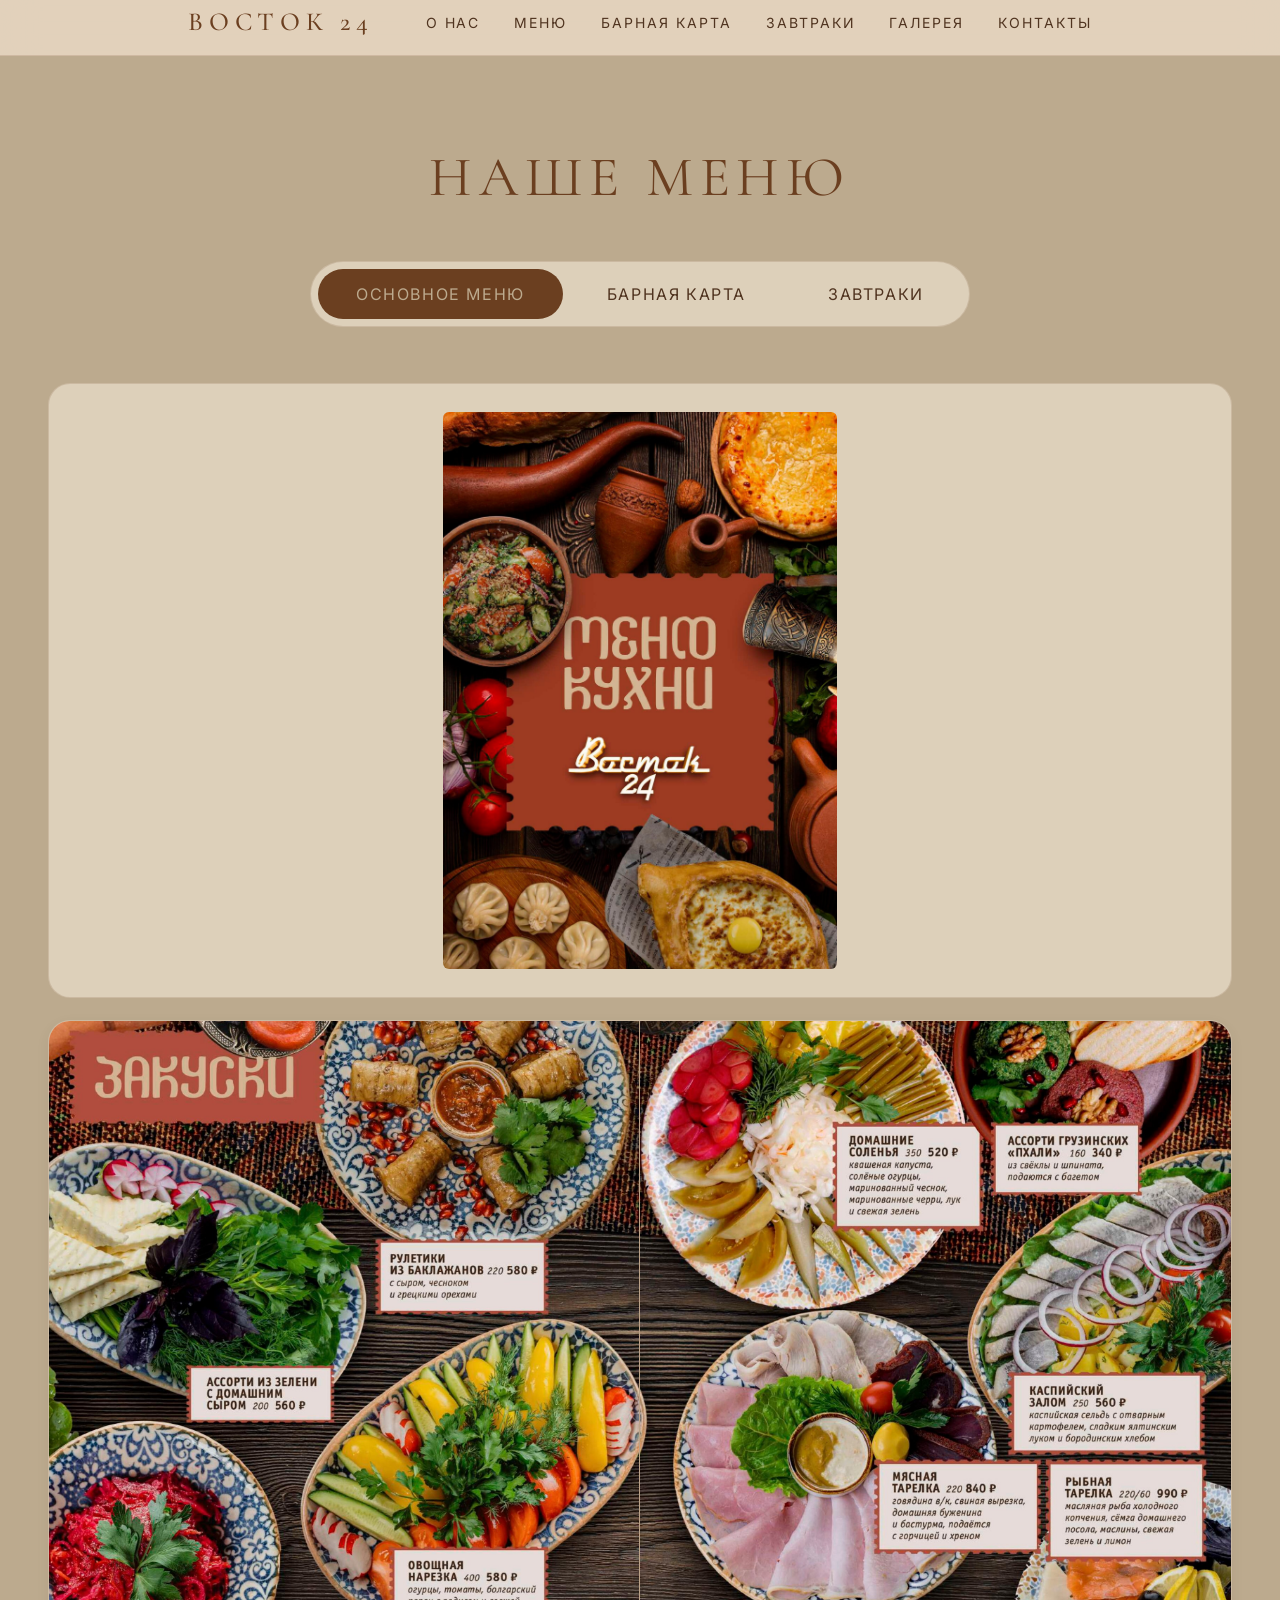
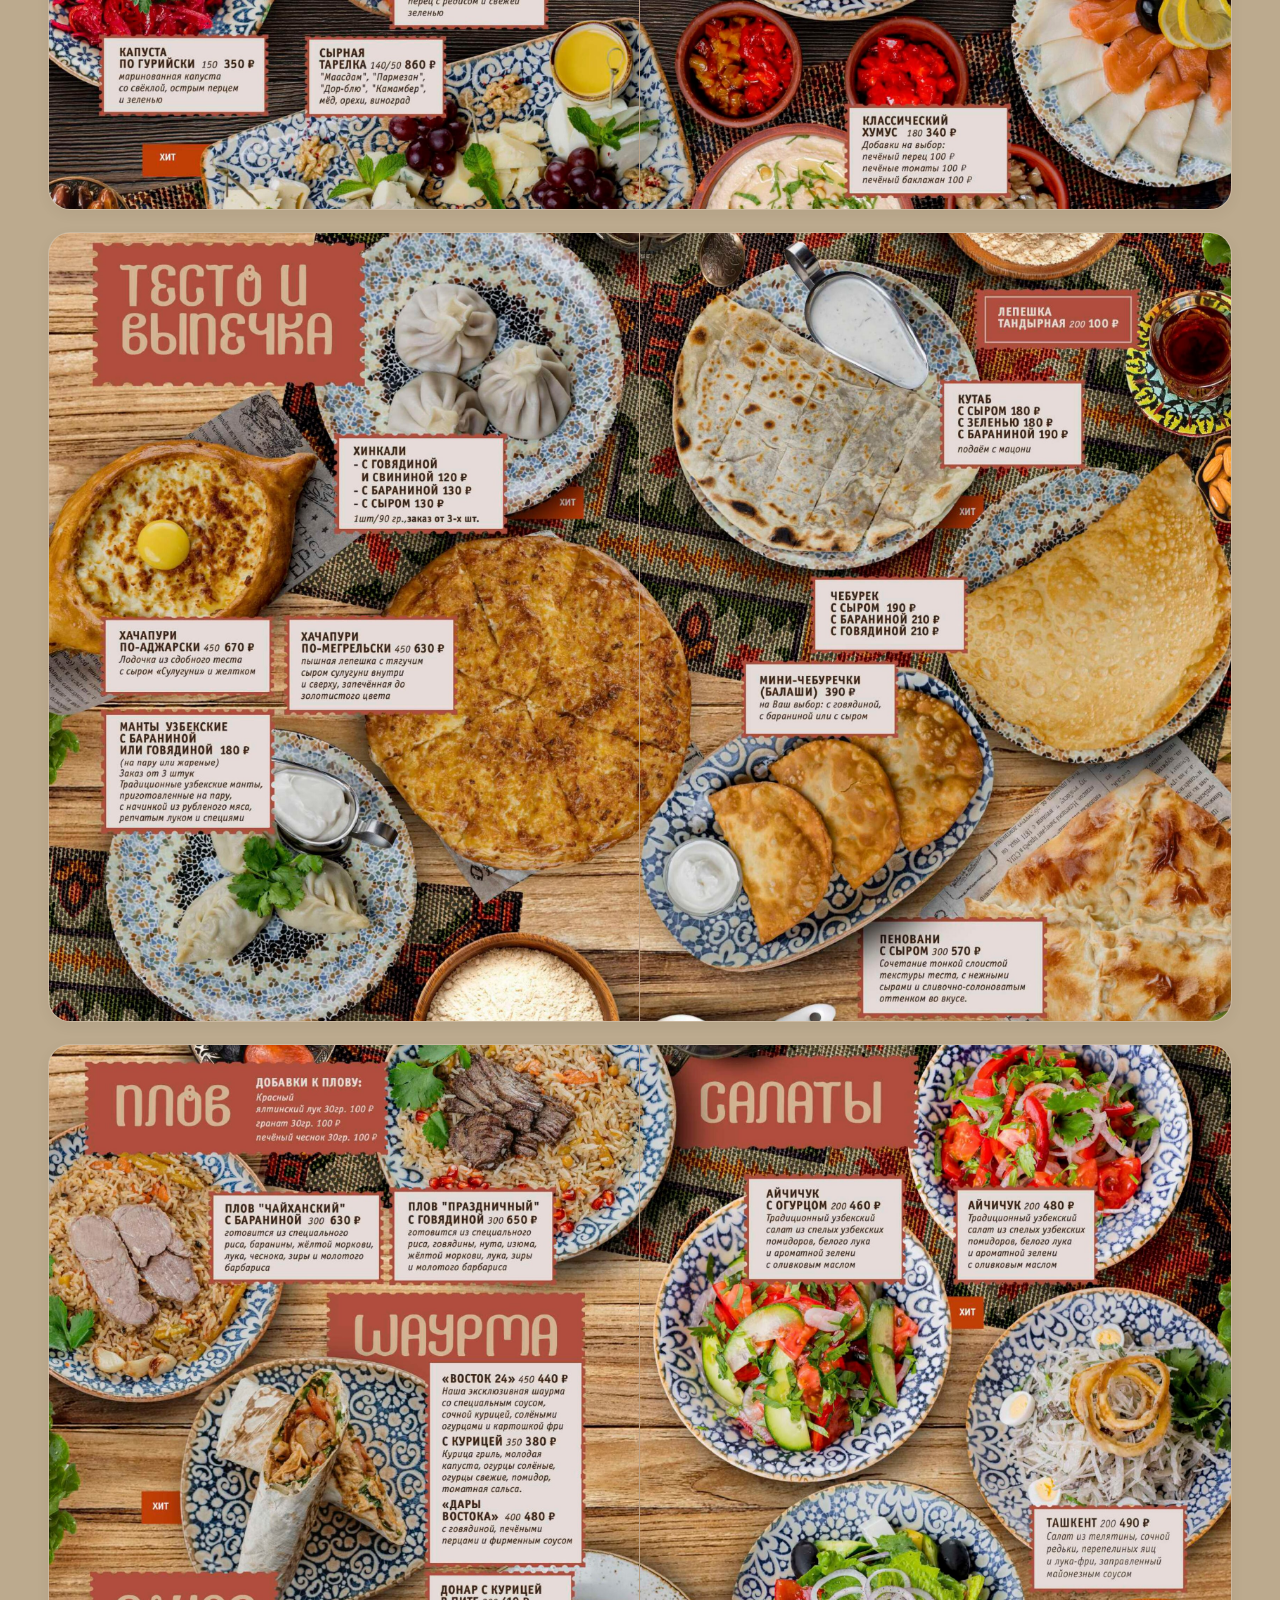
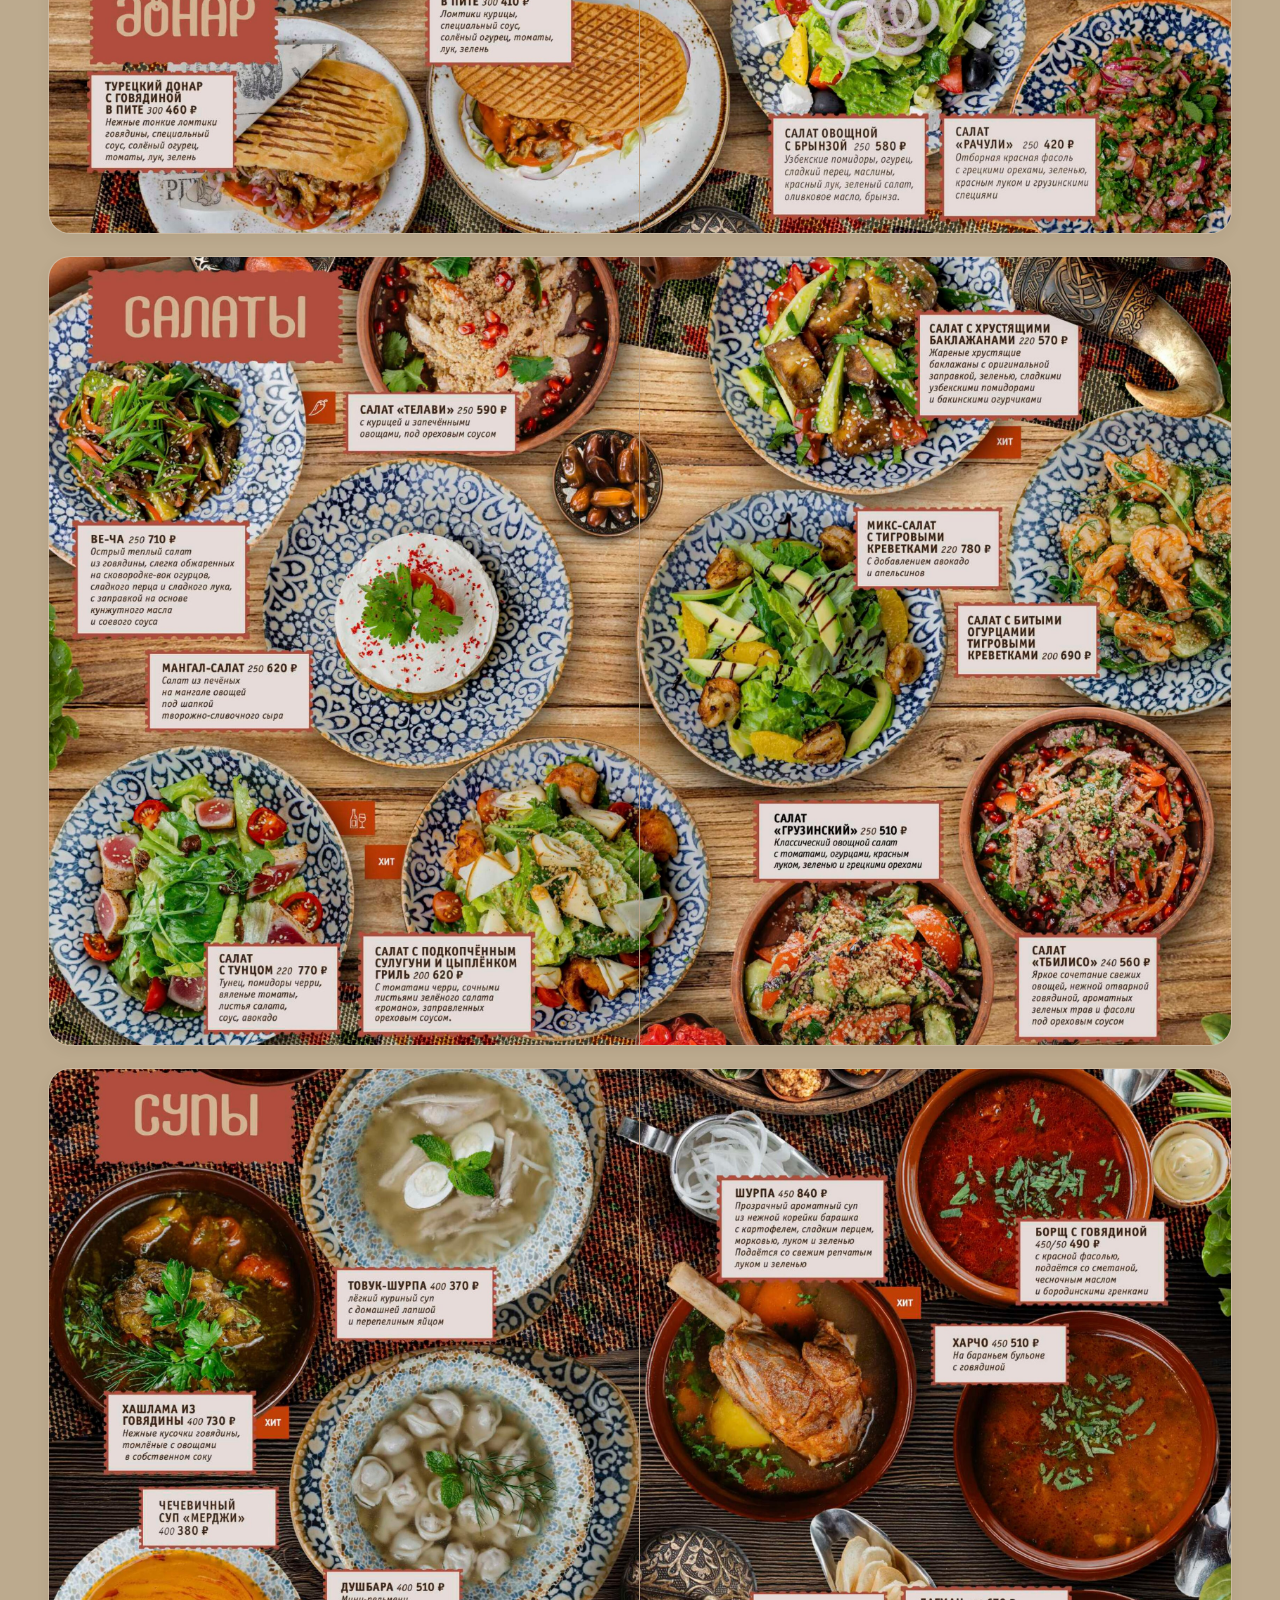
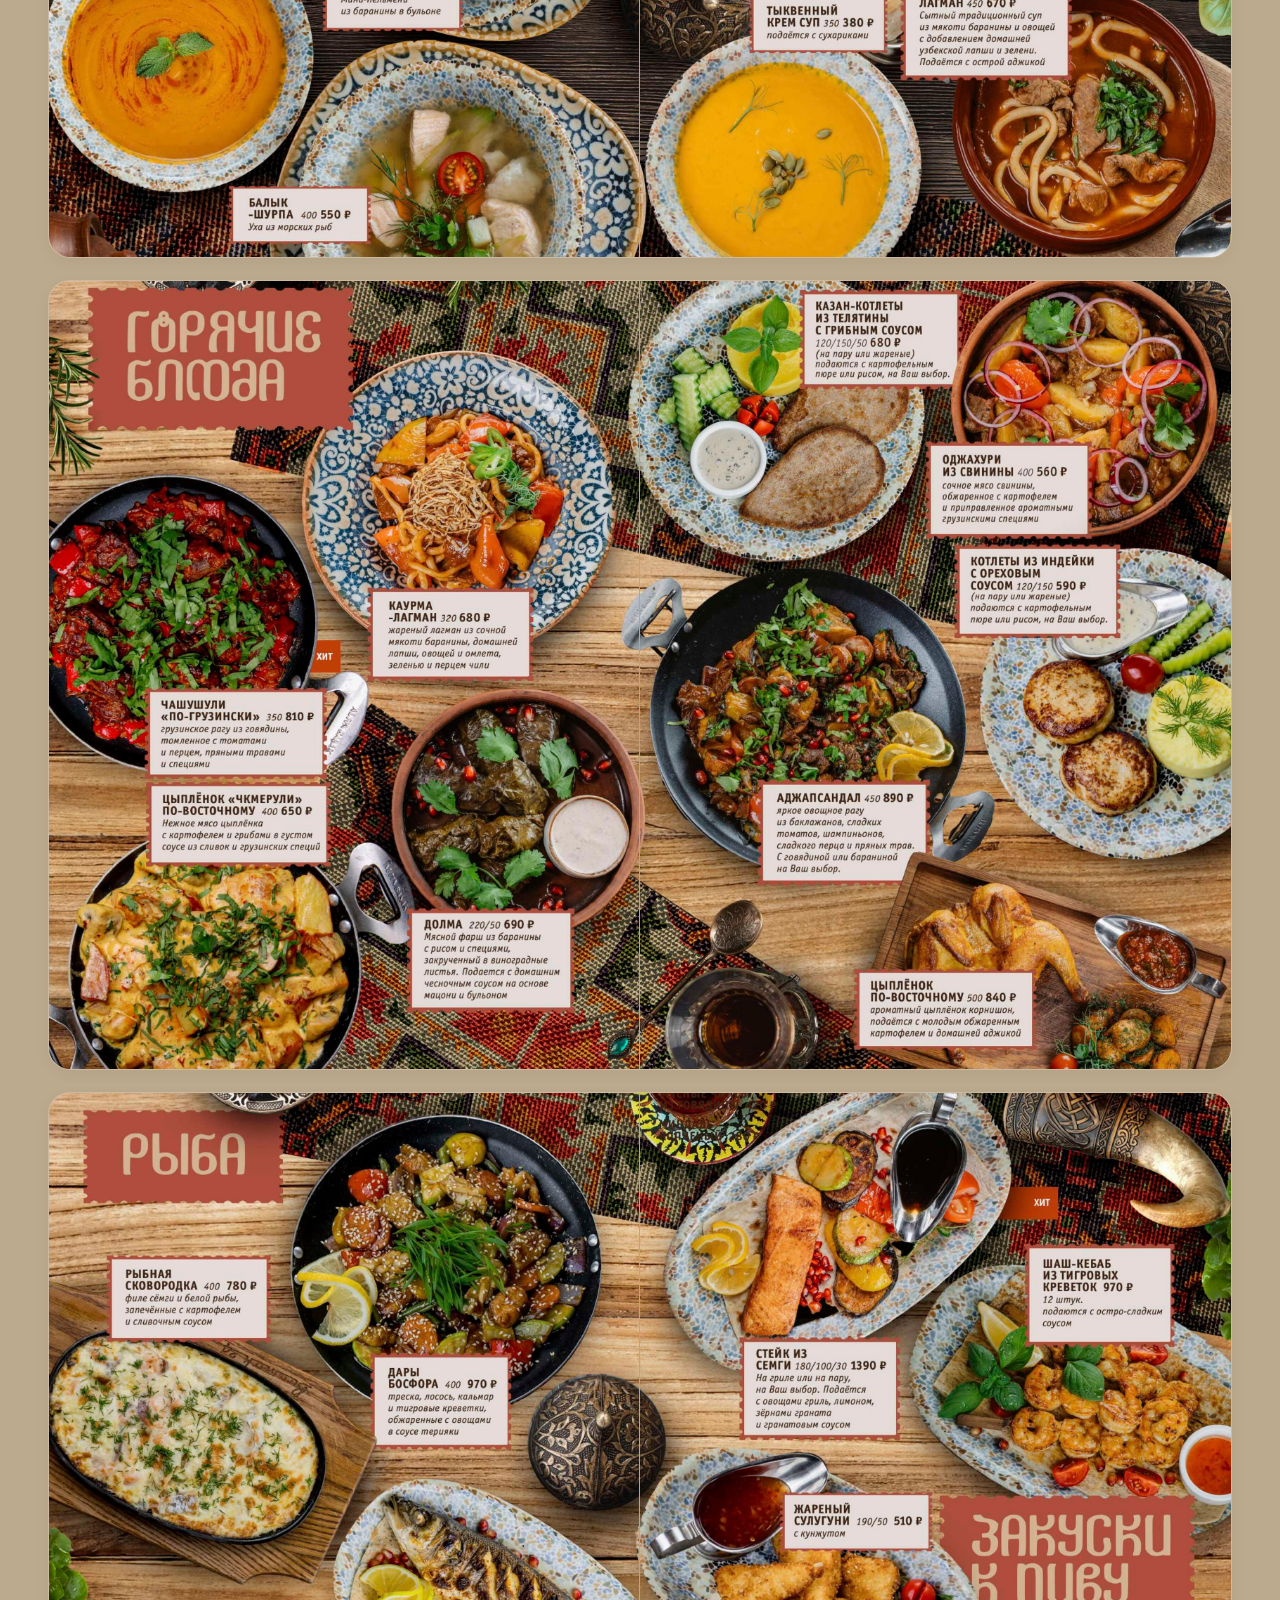
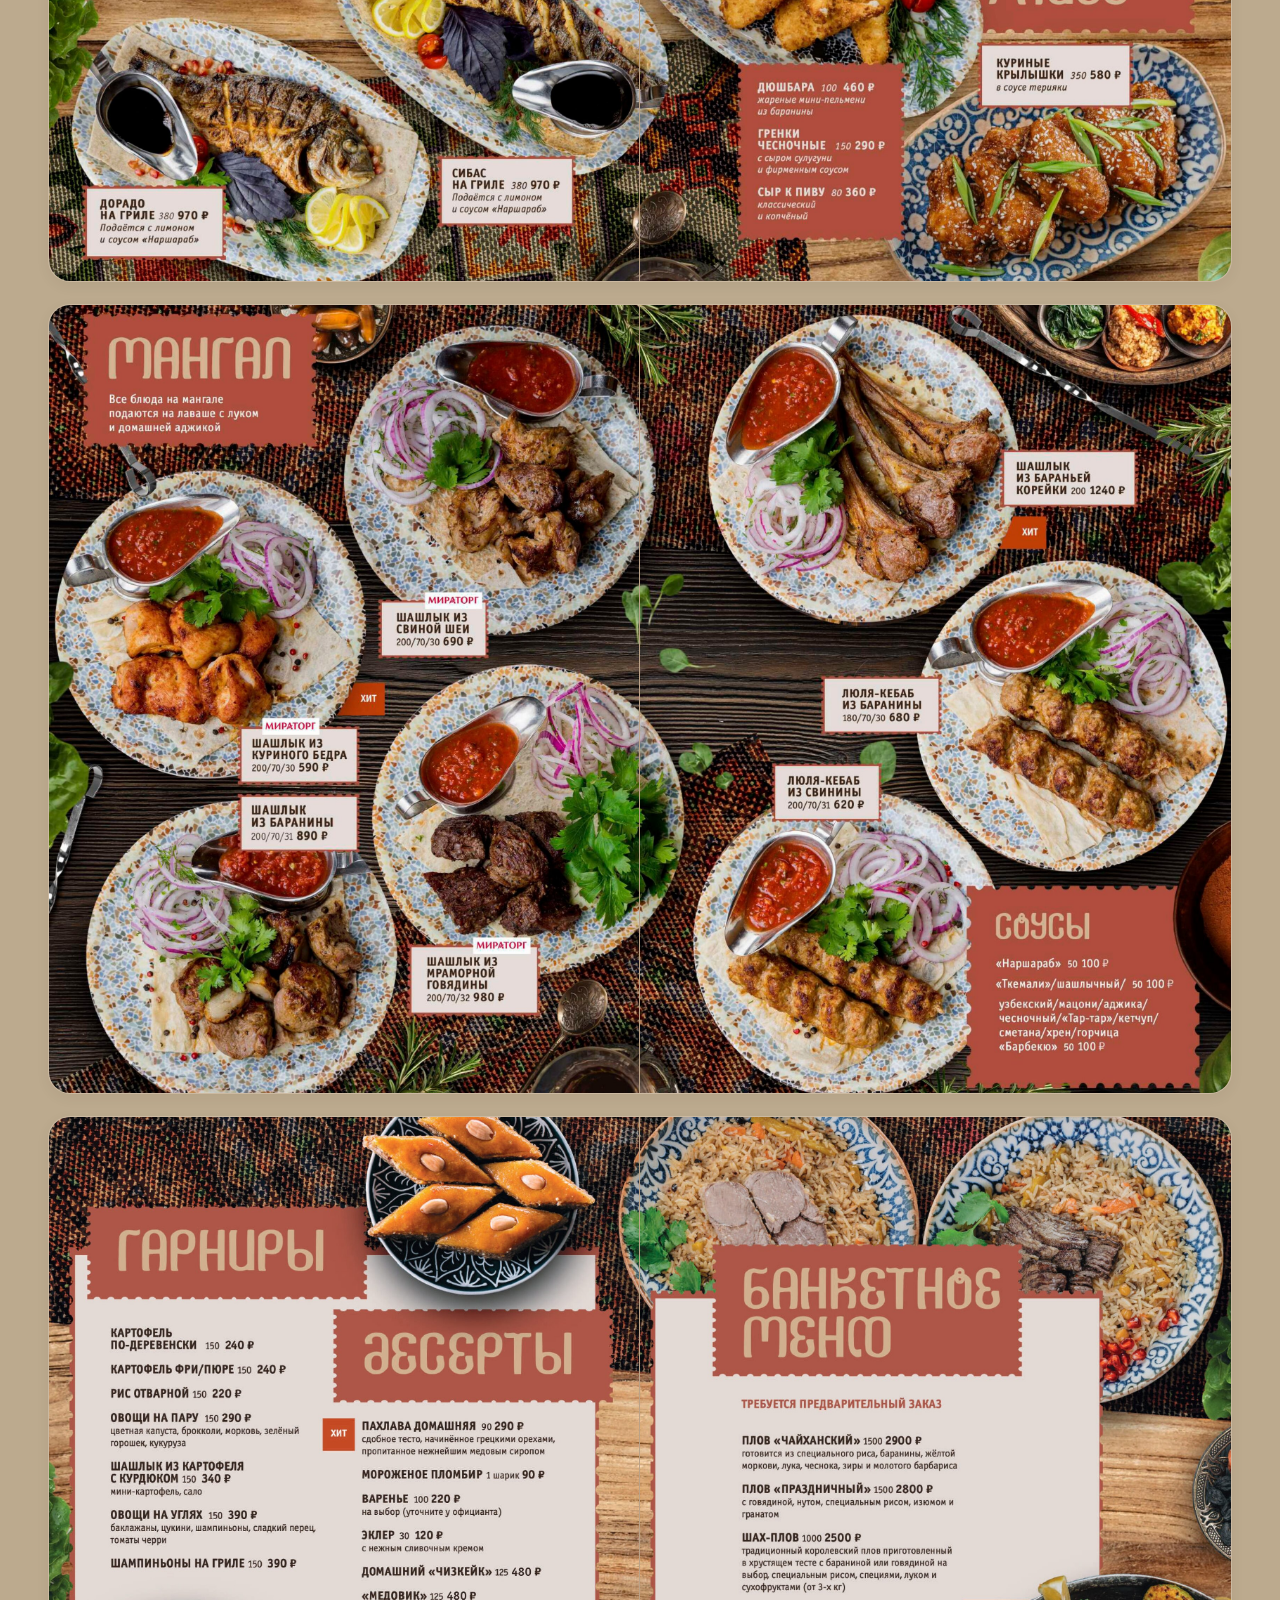
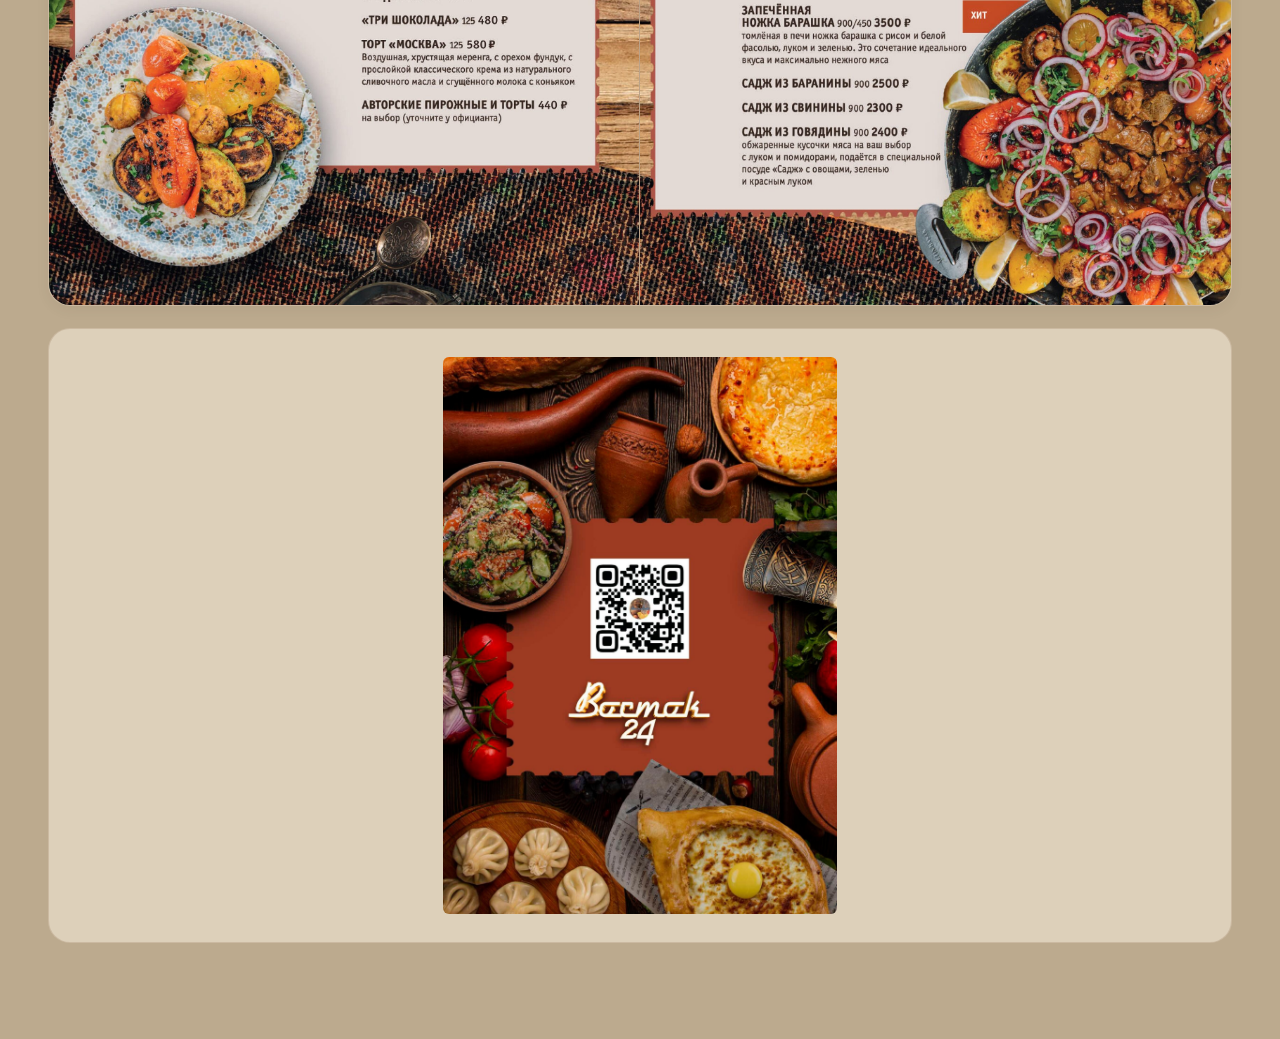
==== commit 2d05278a: "промежуточные правки" ====
--- a/menus.html
+++ b/menus.html
@@ -11,6 +11,8 @@
   <link rel="stylesheet" href="menus.css" />
 </head>
 <body class="menus-page">
+
+  <a id="top"></a>
 
   <!-- NAVBAR -->
   <nav class="navbar navbar--always" id="navbar">
@@ -113,8 +115,15 @@
     <button class="lightbox__nav lightbox__nav--prev" id="lightboxPrev" aria-label="Предыдущая страница">‹</button>
     <button class="lightbox__nav lightbox__nav--next" id="lightboxNext" aria-label="Следующая страница">›</button>
     <div class="lightbox__backdrop" id="lightboxBackdrop"></div>
-    <img class="lightbox__img" id="lightboxImg" src="" alt="Страница меню" />
+    <div class="lightbox__viewport" id="lightboxViewport">
+      <img class="lightbox__img" id="lightboxImg" src="" alt="Страница меню" />
+    </div>
   </div>
+
+  <!-- BACK TO TOP -->
+  <button class="back-to-top" id="backToTop" aria-label="Наверх">
+    <svg width="20" height="20" viewBox="0 0 24 24" fill="none"><path d="M12 19V5M5 12l7-7 7 7" stroke="currentColor" stroke-width="1.5" stroke-linecap="round" stroke-linejoin="round"/></svg>
+  </button>
 
   <script src="menus.js"></script>
 </body>
--- a/style.css
+++ b/style.css
@@ -679,15 +679,35 @@
   -webkit-backdrop-filter: blur(8px);
   backdrop-filter: blur(8px);
 }
+.lightbox__viewport {
+  position: relative; z-index: 1;
+  width: 90vw; height: 90vh;
+  display: flex; align-items: center; justify-content: center;
+  overflow: hidden;
+  transform: scale(0.94); transition: transform 0.3s ease;
+  scrollbar-width: none;
+}
+.lightbox__viewport::-webkit-scrollbar { display: none; }
+.lightbox.open .lightbox__viewport { transform: scale(1); }
+.lightbox__viewport.zoomed {
+  overflow: auto;
+  align-items: flex-start;
+  justify-content: flex-start;
+}
 .lightbox__img {
-  position: relative; z-index: 1;
-  max-width: 90vw; max-height: 90vh;
+  max-width: 100%; max-height: 100%;
   object-fit: contain;
   border-radius: var(--radius-lg);
   box-shadow: 0 32px 80px rgba(0,0,0,0.5);
-  transform: scale(0.94); transition: transform 0.3s ease;
-}
-.lightbox.open .lightbox__img { transform: scale(1); }
+  cursor: zoom-in;
+  transition: max-width 0.35s ease, max-height 0.35s ease, width 0.35s ease;
+  display: block;
+}
+.lightbox__viewport.zoomed .lightbox__img {
+  max-width: none; max-height: none;
+  width: 210%;
+  cursor: zoom-out;
+}
 .lightbox__close {
   position: absolute; top: 24px; right: 28px; z-index: 2;
   background: rgba(230,213,192,0.1);
--- a/menus.css
+++ b/menus.css
@@ -37,24 +37,24 @@
 /* ── Tabs ── */
 .menus-tabs {
   display: inline-flex;
-  gap: 4px;
-  background: var(--surface);
-  border-radius: 40px;
-  padding: 5px;
+  gap: 6px;
+  background: var(--surface);
+  border-radius: 50px;
+  padding: 7px;
   border: 1px solid var(--border);
 }
 
 .menus-tab {
   font-family: 'Inter', sans-serif;
-  font-size: 12px;
+  font-size: 16px;
   font-weight: 400;
-  letter-spacing: 0.12em;
+  letter-spacing: 0.1em;
   text-transform: uppercase;
   color: var(--text-soft);
   background: none;
   border: none;
-  border-radius: 32px;
-  padding: 10px 28px;
+  border-radius: 40px;
+  padding: 15px 38px;
   cursor: pointer;
   transition: background var(--transition), color var(--transition);
 }
@@ -101,7 +101,7 @@
   display: flex;
   justify-content: center;
   cursor: zoom-in;
-  transition: box-shadow var(--transition), transform var(--transition);
+  transition: box-shadow 0.5s cubic-bezier(0.22, 1, 0.36, 1), transform 0.5s cubic-bezier(0.22, 1, 0.36, 1);
 }
 
 .menu-cover:hover {
@@ -115,6 +115,11 @@
   border-radius: 6px;
   display: block;
   position: relative;
+  transition: transform 0.7s cubic-bezier(0.22, 1, 0.36, 1);
+}
+
+.menu-cover:hover img {
+  transform: scale(1.05);
 }
 
 /* Two photographed halves joined into one spread, like an open book */
@@ -125,7 +130,7 @@
   overflow: hidden;
   display: flex;
   box-shadow: 0 4px 14px rgba(46,33,24,0.06);
-  transition: box-shadow var(--transition), transform var(--transition);
+  transition: box-shadow 0.5s cubic-bezier(0.22, 1, 0.36, 1), transform 0.5s cubic-bezier(0.22, 1, 0.36, 1);
 }
 
 .menu-spread:hover {
@@ -146,13 +151,6 @@
   border-right: 1px solid var(--border-dark);
 }
 
-.menu-spread__half img {
-  width: 100%;
-  height: 100%;
-  object-fit: cover;
-  display: block;
-}
-
 /* A lone unpaired content page (e.g. last page of the bar list) */
 .menu-single {
   background: var(--surface);
@@ -162,7 +160,7 @@
   display: flex;
   justify-content: center;
   cursor: zoom-in;
-  transition: box-shadow var(--transition), transform var(--transition);
+  transition: box-shadow 0.5s cubic-bezier(0.22, 1, 0.36, 1), transform 0.5s cubic-bezier(0.22, 1, 0.36, 1);
 }
 
 .menu-single:hover {
@@ -175,6 +173,11 @@
   height: auto;
   border-radius: 6px;
   display: block;
+  transition: transform 0.7s cubic-bezier(0.22, 1, 0.36, 1);
+}
+
+.menu-single:hover img {
+  transform: scale(1.05);
 }
 
 /* Missing-file fallback (same treatment for all three card types) */
